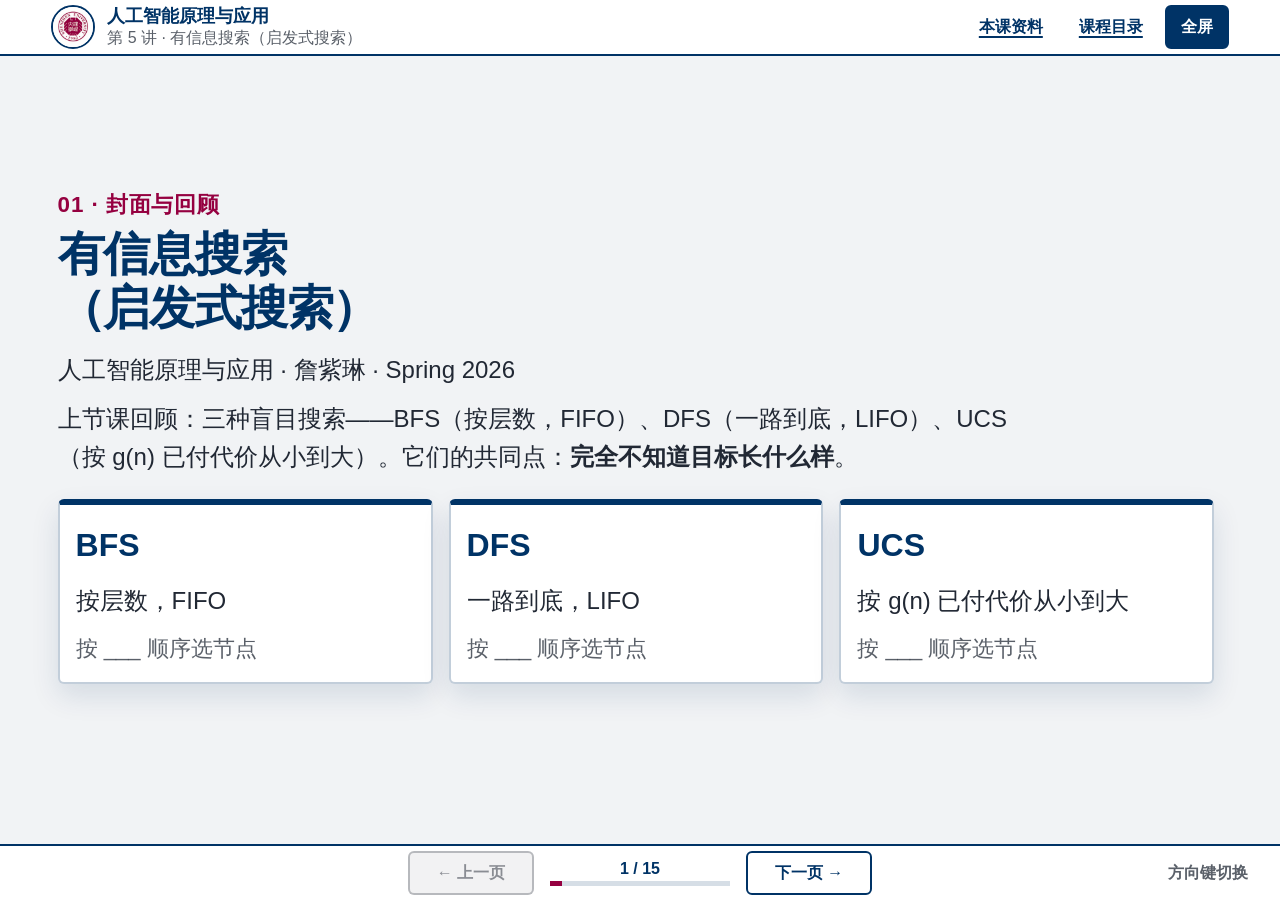
==== lesson-5-live.html @ e93d871b "Publish lesson 5 heuristic search live page" ====
<!doctype html>
<html lang="zh-CN"><head><meta charset="utf-8"><meta name="viewport" content="width=device-width,initial-scale=1"><meta name="theme-color" content="#003366"><title>第 5 讲 · 有信息搜索（启发式搜索）</title><link rel="icon" href="favicon.svg"><link rel="stylesheet" href="course-live-base.css?v=20261018-ui5"><link rel="stylesheet" href="lesson-5-live.css?v=20261018-ui5"><script src="course-live.js?v=20261018-ui5" defer></script><script src="lesson-5-live.js?v=20261018-ui5" defer></script></head>
<body class="course-shell" data-ui-standard="1.3"><a class="skip" href="#deck">跳到课堂内容</a><header class="topbar"><a class="brand" href="index.html"><span class="brand-mark"><img src="assets/szu-emblem.png" alt="深圳大学校徽"></span><span><b>人工智能原理与应用</b><small>第 5 讲 · 有信息搜索（启发式搜索）</small></span></a><nav><a href="lesson.html?n=6">本课资料</a><a href="index.html#schedule">课程目录</a><button id="fullscreen" type="button">全屏</button></nav></header>
<main id="deck" class="deck" data-lesson-title="第 5 讲" aria-label="第 5 讲课堂放映页">
<section class="slide" id="p1" data-slide="1" data-source-lines="§1 · 25–36"><div class="copy wide"><p class="eyebrow">01 · 封面与回顾</p><h1>有信息搜索<br>（启发式搜索）</h1><p class="lead">人工智能原理与应用 · 詹紫琳 · Spring 2026</p><p class="lead">上节课回顾：三种盲目搜索——BFS（按层数，FIFO）、DFS（一路到底，LIFO）、UCS（按 g(n) 已付代价从小到大）。它们的共同点：<b>完全不知道目标长什么样</b>。</p><div class="review-cards"><article><b>BFS</b><p>按层数，FIFO</p><small>按 ___ 顺序选节点</small></article><article><b>DFS</b><p>一路到底，LIFO</p><small>按 ___ 顺序选节点</small></article><article><b>UCS</b><p>按 g(n) 已付代价从小到大</p><small>按 ___ 顺序选节点</small></article></div></div></section>
<section class="slide" id="p2" data-slide="2" data-source-lines="§2 · 38–51"><div class="copy"><p class="eyebrow">02 · 启发式函数</p><h2>什么是启发式函数 h(n)</h2><ul><li>启发式函数 h(n) 是一个<b>猜测值</b>：从节点 n 出发，估计还要多大代价才能到目标。</li><li>如果 h(n₁) &lt; h(n₂)，我们猜测从 n₁ 到目标更近。</li><li>到了目标本身：h(n_goal) = 0。</li><li>典型例子：地图导航里的<b>直线距离</b>。</li></ul></div><aside class="interaction-panel"><div class="mini-map"><span class="map-label start">你</span><span class="map-label goal">后海</span><svg viewBox="0 0 640 300" role="img" aria-label="直线距离与弯曲路线"><path class="road" d="M62 232 C120 228 106 118 190 126 S263 211 324 154 S423 95 563 58"/><path class="direct" d="M62 232 L563 58"/><circle cx="62" cy="232" r="12"/><circle cx="563" cy="58" r="12"/></svg></div><div class="distance-legend"><span>直线距离</span><span>实际地铁线路</span></div><p>你在深圳北站，猜离后海还有多远</p></aside></section>
<section class="slide" id="p3" data-slide="3" data-source-lines="§3 · 53–66"><div class="copy"><p class="eyebrow">03 · 应用</p><h2>启发式搜索天天用</h2><ul><li>地图导航：Google Maps、高德、Uber 路径规划</li><li>机器人 / 无人机路径规划</li><li>游戏 NPC 自动走到目标点</li><li>机器翻译在候选句子里挑最像人话的一句</li></ul><div class="application-icons" aria-label="四种应用场景"><span role="img" aria-label="地图导航">🗺️</span><span role="img" aria-label="机器人或无人机">🤖</span><span role="img" aria-label="游戏">🎮</span><span role="img" aria-label="机器翻译">🌐</span></div></div><aside class="interaction-panel"><figure class="nav-shot"><div class="nav-map"><svg viewBox="0 0 760 420" role="img" aria-label="步行导航路线示意图，并非高德实际截图"><path class="street" d="M0 84H760M0 188H760M0 308H760M125 0V420M310 0V420M510 0V420M675 0V420"/><path class="minor-road" d="M0 138H760M0 254H760M210 0V420M410 0V420M590 0V420"/><path class="nav-route" d="M94 350 L188 350 L188 229 L355 229 L355 125 L572 125 L572 57 L686 57"/><circle class="nav-start" cx="94" cy="350" r="12"/><circle class="nav-end" cx="686" cy="57" r="16"/></svg><span class="nav-brand">路线示意图</span></div></figure></aside></section>
<section class="slide" id="p4" data-slide="4" data-source-lines="§4 · 68–90"><div class="copy"><p class="eyebrow">04 · 贪心最好优先搜索</p><h2>贪心最好优先搜索 GBFS</h2><ul><li>贪心搜索（Greedy Best-First Search, GBFS）：每次从边缘选 <b>h(n) 最小</b>的节点扩展——哪条路看起来离目标近，就先走哪条。</li><li>例子：从 Arad 到 Bucharest，h ＝到 Bucharest 的直线距离。</li></ul></div><aside class="interaction-panel map-demo"><div class="map-layout"><svg id="gbfs-map" class="romania-map" viewBox="0 0 760 470" role="img" aria-label="罗马尼亚地图上的贪心搜索过程"></svg><section class="scoreboard"><h3>边缘记分牌</h3><div id="gbfs-score-list" class="score-list" aria-live="polite"></div><p id="gbfs-path" class="solution-path" hidden></p></section></div><button id="gbfs-next" class="primary-action" type="button">下一步</button></aside></section>
<section class="slide" id="p5" data-slide="5" data-source-lines="§5 · 92–116"><div class="copy"><p class="eyebrow">05 · 贪心搜索的属性</p><h2>贪心搜索的属性</h2><ul><li>贪心只看 h：每次选 h(n) 最小的扩展。</li><li><b>不完备</b>：可能走进死胡同、可能绕圈。</li><li><b>不最优</b>：找到的路径不一定代价最小（例：450 vs 最优 418）。</li><li>优点：快，方向感好，不浪费时间探反方向。</li></ul><blockquote><b>知识卡片 · 贪心搜索的性格</b><br><b>贪心搜索就像只盯着终点走路的人</b>：眼睛一直看目标方向，哪条路朝目标偏就走哪条。它快，但两个毛病——<br><b>① 可能绕远</b>：朝目标方向那条路如果要绕大山，它不回头；<br><b>② 可能走死</b>：死胡同正好对着目标方向，它一头撞进去。<br><b>结论：贪心不完备、不最优，适合'先快出一个差不多的答案'。</blockquote></div><aside class="interaction-panel"><figure class="nav-shot compact"><div class="nav-map"><svg viewBox="0 0 700 360" role="img" aria-label="深圳宝安步行导航路线对照示意，并非实际截图"><path class="street" d="M0 70H700M0 160H700M0 270H700M90 0V360M245 0V360M420 0V360M590 0V360"/><path class="nav-route" d="M52 306 L170 306 L170 190 L320 190 L320 95 L620 95"/><path class="route-alt" d="M52 306 L120 306 L120 235 L270 235 L270 155 L510 155 L510 95 L620 95"/></svg><span class="nav-brand">路线示意图</span></div></figure><div class="route-options"><p>推荐方案 59 分钟 / 4.2 公里</p><p>方案二 47 分钟 / 3.3 公里</p><p>只朝直线距离走，不一定最快</p></div><table><thead><tr><th></th><th>完备性</th><th>最优性</th><th>速度</th></tr></thead><tbody><tr><th>GBFS</th><td>不完备</td><td>不最优</td><td>快</td></tr><tr><th>UCS</th><td>完备</td><td>最优</td><td>方向感差</td></tr></tbody></table></aside></section>
<section class="slide" id="p6" data-slide="6" data-source-lines="§6 · 118–131"><div class="copy wide"><p class="eyebrow">06 · A* 算法</p><h2>A* 算法：把两个代价加起来</h2><div class="formula-intro"><p>一致代价搜索：按<b>向后代价 g(n)</b>（已走多远）排序。</p><p>贪心搜索：按<b>前向代价 h(n)</b>（猜还有多远）排序。</p><p><b>A* 把两者相加：f(n) = g(n) + h(n)</b>——既看已走多远，又猜还有多远。</p><p>A* 每次选 <b>f(n) 最小</b>的节点扩展。</p></div><div class="formula-compare" aria-label="g(n) 加 h(n) 等于 f(n)"><article><h3>一致代价搜索</h3><p>按<b>向后代价 g(n)</b></p><small>已走多远</small></article><b class="plus">＋</b><article><h3>贪心搜索</h3><p>按<b>前向代价 h(n)</b></p><small>猜还有多远</small></article><b class="equals">＝</b><article class="formula-result"><h3>A*</h3><p><b>f(n) = g(n) + h(n)</b></p><small>既看已走多远，又猜还有多远</small></article></div></div></section>
<section class="slide" id="p7" data-slide="7" data-source-lines="§7 · 133–154"><div class="copy wide"><p class="eyebrow">07 · A* 走一遍</p><h2>A* 走一遍（罗马尼亚地图）</h2><ol class="a-star-steps" id="astar-steps"><li>第 1 步 · 展开 Arad：Sibiu f=140+253=<b>393</b> ｜ Timisoara f=118+329=447 ｜ Zerind f=75+374=449 → 选 Sibiu（393）</li><li>第 2 步 · 展开 Sibiu：Rimnicu f=220+193=<b>413</b> ｜ Fagaras f=239+176=415 ｜ Oradea f=291+380=671 → 选 Rimnicu（413）</li><li>第 3 步 · 展开 Rimnicu：Pitesti f=317+100=<b>417</b> ｜ Craiova f=366+160=526</li><li>第 4 步 · 展开 Fagaras（f=415 次小）：Bucharest f=450+0=450 —— <b class="danger-text">但边缘里还有 Pitesti f=417，继续！</b></li><li>第 5 步 · 展开 Pitesti（f=417）：Bucharest f=418+0=<b>418</b>，目标出队，结束</li></ol><p class="lead"><b>最优路径：</b>Arad → Sibiu → Rimnicu Vilcea → Pitesti → Bucharest，代价 140+80+97+101=<b>418</b></p></div><aside class="interaction-panel map-demo"><div class="map-layout"><svg id="astar-map" class="romania-map" viewBox="0 0 760 470" role="img" aria-label="罗马尼亚地图上的 A* 搜索过程"></svg><section class="scoreboard"><h3>边缘记分牌</h3><div id="astar-score-list" class="score-list" aria-live="polite"></div><p id="astar-path" class="solution-path" hidden></p></section></div><div class="map-actions"><button id="astar-next" class="primary-action" type="button">下一步</button><button id="compare-greedy" type="button">比一比</button></div><output id="astar-compare" class="compare-output" aria-live="polite"></output></aside></section>
<section class="slide" id="p8" data-slide="8" data-source-lines="§8 · 156–177"><div class="copy"><p class="eyebrow">08 · A* 伪代码</p><h2>A* 伪代码（填空小游戏）</h2><ol><li>将起点加入边缘，f=g+h，g=0</li><li>重复直到边缘为空：<br>a. 取出 f(n) 最小的节点 n<br>b. 若 n 是目标 → 返回路径<br>c. 否则对每个后继算 f=g+h，放回边缘</li><li>边缘为空还没到目标 → 无解</li></ol><pre class="pseudo-code"><code>每次从边缘拿出 f(n) 最 ___ 的节点（大 / 小）<br>是目标就 ___ 这条路（返回 / 继续扩展）<br>不是目标就算后继的 f=g+h，放进 ___（边缘 / 回收站）</code></pre></div><aside class="interaction-panel code-quiz"><div class="code-line"><span>每次从边缘拿出 f(n) 最</span><button type="button" data-question="1" data-answer="big">大</button><button type="button" data-question="1" data-answer="small">小</button><span>的节点</span><b></b></div><div class="code-line"><span>是目标就</span><button type="button" data-question="2" data-answer="return">返回</button><button type="button" data-question="2" data-answer="continue">继续扩展</button><span>这条路</span><b></b></div><div class="code-line"><span>不是目标就算后继的 f=g+h，放进</span><button type="button" data-question="3" data-answer="frontier">边缘</button><button type="button" data-question="3" data-answer="bin">回收站</button><b></b></div></aside></section>
<section class="slide" id="p9" data-slide="9" data-source-lines="§9 · 179–196"><div class="copy"><p class="eyebrow">09 · 路径松弛</p><h2>同一节点走两次：路径松弛</h2><ul><li>同一状态 C 可能从两条岔路到达。</li><li><b>路径松弛</b>：发现更便宜的路径到达同一状态时，按更低代价更新边缘里的记录。</li><li>例：经 B 到 C，g(C)=8、h(C)=2，f(C)=10；后来经 A 到 C，g(C)=7.5、h(C) 仍为 2，f(C)=9.5——更新为 9.5。</li></ul></div><aside class="interaction-panel relax-demo"><svg id="relax-graph" viewBox="0 0 700 340" role="img" aria-label="Start 通过 A 或 B 到同一状态 C；g 改变，h(C) 保持不变"></svg><div class="interaction-actions"><button id="relax-b" type="button">经 B 到 C：8+2=10</button><button id="relax-a" type="button">经 A 到 C：7.5+2=9.5 ✅</button></div><output id="relax-status" role="status" aria-live="polite"></output></aside></section>
<section class="slide" id="p10" data-slide="10" data-source-lines="§10 · 198–211"><div class="copy"><p class="eyebrow">10 · A* 的最优性</p><h2>A* 凭什么最优：h 不能高估</h2><ul><li>A* 最优的秘密：h 是<b>可采纳的（admissible）</b>——h(n) 永远 ≤ 从 n 到目标的真实代价，<b>永不高估</b>。</li><li>直觉：h 不高估时，A* 优先扩展 f 小的节点；树搜索中，第一个弹出的目标节点是最优解。</li><li>图搜索还需处理重复状态：使用<b>一致的 h</b>，或者发现更低代价路径时正确更新并重新打开节点。</li><li>反例：h 张口估 6，真实只要 2——A* 被虚高报价吓跑，走错路。</li><li>若路径代价按实际行驶距离计算，直线距离不大于实际路程，可以作为可采纳的估计；若代价是时间或费用，则要另行验证。</li></ul><p class="source-note">依据：<a href="https://aima.eecs.berkeley.edu/4th-ed/pdfs/newchap04.pdf" target="_blank" rel="noopener">AIMA 第 4 章，A* 树搜索与图搜索的条件</a></p></div><aside class="interaction-panel admissible-demo"><svg viewBox="0 0 720 360" role="img" aria-label="启发式估计与真实代价示意"><path class="graph-road" d="M80 274 C182 268 128 116 282 119 S388 253 476 198 S550 101 640 73"/><path class="heuristic-line" d="M80 274 L640 73"/><circle class="diagram-point" cx="80" cy="274" r="15"/><circle class="diagram-point" cx="282" cy="119" r="15"/><circle class="diagram-goal" cx="640" cy="73" r="17"/><circle class="diagram-alt" cx="488" cy="292" r="16"/><path class="graph-road alt-road" d="M80 274 Q285 350 488 292"/><text x="58" y="318">Start</text><text x="270" y="95">n</text><text x="617" y="48">G</text><text x="460" y="327">G₂</text><text x="350" y="70">h(n) ≤ 真实剩余代价</text></svg><div class="principle-list"><p><b>h 不高估</b>：树搜索满足最优性的关键条件</p><p><b>图搜索</b>：还要检查一致性或正确处理重新打开节点</p><p><b>直线距离</b>：不高估实际行驶距离</p></div></aside></section>
<section class="slide" id="p11" data-slide="11" data-source-lines="§11 · 213–226"><div class="copy"><p class="eyebrow">11 · A* 的性质</p><h2>A* 的性质</h2><ul><li><b>完备</b>：在本课有限、正代价的地图中，存在解就能找到。</li><li><b>最优</b>：树搜索要求 h 可采纳；图搜索还要求 h 一致，或正确更新并重新打开更便宜的重复状态。</li><li><b>缺点</b>：所有待扩展节点都存内存，地图一大内存吃不消（工程上有 IDA*、MA* 等变体）。</li><li><b>退化关系</b>：h=0 时，f=g，A* 退化为一致代价搜索 UCS；这不表示 A* 在所有问题上都比 UCS 更快。</li></ul></div><aside class="interaction-panel property-icons"><article><span class="property-icon good">✓</span><h3>完备</h3><p>本课有限、正代价的地图中，存在解就能找到。</p></article><article><span class="property-icon good">✓</span><h3>最优</h3><p>树搜索：h 可采纳；图搜索：h 一致或正确重新打开节点。</p></article><article><span class="property-icon warn">!</span><h3>内存大</h3><p>所有待扩展节点都存内存。</p></article></aside></section>
<section class="slide" id="p12" data-slide="12" data-source-lines="§12 · 228–244"><div class="copy"><p class="eyebrow">12 · f-等高线</p><h2>f-等高线</h2><ul><li>在本例使用的一致直线距离启发函数下，A* 按 f 值递增的顺序扩展节点。</li><li>把 f 不超过同一阈值的节点圈起来作示意：f≤380、f≤400、f≤420。最优路径到 Bucharest 的 f=418，落在第三圈内。</li></ul></div><aside class="interaction-panel contour-demo"><svg id="contour-map" viewBox="0 0 720 400" role="img" aria-label="按真实节点 f 值逐步显示 f≤380、400、420 的示意范围"></svg><div class="interaction-actions"><button id="contour-next" class="primary-action" type="button">下一步</button></div><output id="contour-status" role="status" aria-live="polite"></output></aside></section>
<section class="slide" id="p13" data-slide="13" data-source-lines="§13 · 246–267"><div class="copy wide"><p class="eyebrow">13 · 总结</p><h2>总结</h2><div class="summary-algorithms"><article><h3>贪心 GBFS</h3><p>扩展最小 h —— 不完备、不最优。</p></article><article><h3>A*</h3><p>扩展最小 g+h —— 在相应条件下完备、最优。</p></article></div><ul><li>启发函数 h：估计到目标的代价。</li><li>好的 h 可能显著减少计算量；也可以用学习方法为搜索提供引导信息。</li><li>思考：两种启发式算法分别是什么？各自的完备性和最优性？</li></ul><aside class="frontier-card"><h3>知识卡片 · 前沿：学习方法怎样帮助搜索</h3><p><b>本课的 h(n) 是到目标的代价估计；下面三个研究都把学习与搜索结合，但并不使用同一种 h。</b></p><p><b>AlphaZero（DeepMind）</b>：价值网络估计棋局结果，配合蒙特卡洛树搜索评估下法。价值估计与本课的“评估候选节点”有相通之处，但它不是 A* 所需的剩余路径代价 h(n)。</p><p><b>Neural A*（2021）</b>：用可训练的编码器生成引导图，再与可微的 A* 搜索结合，用于路径规划。论文报告了搜索质量与效率的权衡结果；没有统一的“比人工 h 快几十倍”结论。</p><p><b>Tree of Thoughts（2023）</b>：让大模型生成、评价并搜索多条中间思路。它与本课相通的是显式保留和比较候选路径；评价分数不等同于 A* 的可采纳 h(n)。</p><p class="source-note">原始资料：<a href="https://deepmind.google/blog/alphazero-shedding-new-light-on-chess-shogi-and-go/" target="_blank" rel="noopener">AlphaZero</a> · <a href="https://proceedings.mlr.press/v139/yonetani21a.html" target="_blank" rel="noopener">Neural A*</a> · <a href="https://arxiv.org/abs/2305.10601" target="_blank" rel="noopener">Tree of Thoughts</a></p></aside></div></section>
<section class="slide" id="p14" data-slide="14" data-source-lines="§14 · 269–280"><div class="copy wide"><p class="eyebrow">14 · 小结与复习</p><h2>小结与复习（学生复习直接看这一页）</h2><ol class="review-summary"><li><b>启发函数 h(n)</b>：从 n 到目标的估计代价，是猜测；h(目标)=0。</li><li><b>贪心 GBFS</b>：每次扩展 h 最小的节点。快，但不完备、不最优（罗马尼亚例：找到 450，非最优 418）。</li><li><b>A*</b>：f(n)=g(n)+h(n)，每次扩展 f 最小。g 管已走代价，h 管剩余估计。</li><li><b>可采纳性</b>：h(n) ≤ 真实剩余代价，不高估。树搜索以此保证最优；图搜索还需 h 一致，或正确更新并重新打开节点。</li><li><b>路径松弛</b>：同一状态发现更便宜路径时，更新边缘里的 g/f。</li><li><b>f-等高线</b>：A* 优先扩展 f 小的节点；等高线示意的是递增的 f 阈值，不是实际地图上的同心圆。</li><li><b>退化关系</b>：h=0 时 A* 退化为 UCS。</li><li><b>前沿</b>：AlphaZero、Neural A*、Tree of Thoughts 都结合了学习与搜索，但并非都学习同一种 h(n)。</li></ol></div></section>
<section class="slide" id="p15" data-slide="15" data-source-lines="§15 · 282–304"><div class="copy"><p class="eyebrow">15 · 课堂自测</p><h2>课堂自测（教材习题改编）</h2></div><aside class="interaction-panel quiz-panel"><div class="quiz-progress"><span id="quiz-count">第 1 / 8 题</span><b id="quiz-score">已答对 0 题</b></div><article class="quiz-card" id="quiz-card"></article><div class="interaction-actions"><button id="quiz-prev" type="button">上一题</button><button id="quiz-next" class="primary-action" type="button">下一题</button></div><output id="quiz-total" class="quiz-total" role="status" aria-live="polite">当前答对 0 / 8 题</output></aside></section>
</main>
<footer class="course-pager" aria-label="课程翻页">
  <button id="prev" class="course-pager__previous" type="button">← 上一页</button>
  <div class="course-pager__position"><span id="page-number" aria-live="polite">1 / 15</span><i class="course-pager__track" aria-hidden="true"><b id="progress"></b></i></div>
  <button id="next" class="course-pager__next" type="button">下一页 →</button>
  <small class="course-pager__hint">方向键切换</small>
</footer>
</body></html>
---- course-live-base.css ----
/*
 * 《人工智能原理与应用》课程放映页共用基础样式 v1.0
 * 来源：lesson-3-live.css 的稳定公共规则 + course-site-builder 视觉 Token。
 * 本文件不得加入某一讲专属的地图、棋盘、算法图或页面编号选择器。
 */

@font-face {
  font-family: "Course Text";
  src: local("Times New Roman");
  unicode-range: U+0000-024F, U+1E00-1EFF, U+2000-206F, U+2070-209F, U+2100-214F, U+2190-22FF;
}

@font-face {
  font-family: "Course Text";
  src: local("Microsoft YaHei"), local("Microsoft YaHei UI");
}

@font-face {
  font-family: "Course Quote";
  src: local("Times New Roman");
  unicode-range: U+0000-024F, U+1E00-1EFF, U+2000-206F, U+2070-209F, U+2100-214F, U+2190-22FF;
}

@font-face {
  font-family: "Course Quote";
  src: local("KaiTi"), local("STKaiti");
}

:root {
  --primary: #003366;
  --secondary: #950040;
  --danger: #FF0000;
  --success: #00AD00;
  --text: #212834;
  --surface: #F1F3F5;
  --white: #FFFFFF;
  --soft: rgba(0, 51, 102, .07);
  --good: rgba(0, 173, 0, .08);
  --bad: rgba(255, 0, 0, .06);
  --muted: rgba(33, 40, 52, .74);
  --line: rgba(0, 51, 102, .24);
  --shadow: 0 12px 28px rgba(0, 51, 102, .12);

  --topbar-h: 56px;
  --controls-h: 56px;
  --radius: 6px;
  --space-1: 8px;
  --space-2: 16px;
  --space-3: 24px;
  --body-size: clamp(24px, 1.7vw, 32px);
  --small-size: clamp(20px, 1.28vw, 24px);
  --section-size: clamp(38px, 2.75vw, 52px);
  --title-size: clamp(46px, 3.7vw, 68px);
}

*,
*::before,
*::after {
  box-sizing: border-box;
}

html {
  background: var(--surface);
  color: var(--text);
  scroll-behavior: smooth;
}

body {
  min-width: 320px;
  margin: 0;
  background: var(--surface);
  color: var(--text);
  font-family: "Course Text", "Microsoft YaHei", "PingFang SC", sans-serif;
  font-size: var(--body-size);
  line-height: 1.55;
  text-rendering: optimizeLegibility;
}

a {
  color: var(--primary);
  text-decoration-thickness: 2px;
  text-underline-offset: 4px;
}

a:hover {
  color: var(--secondary);
}

button,
input,
textarea,
select {
  min-height: 44px;
  color: inherit;
  font: inherit;
}

button,
[role="button"] {
  touch-action: manipulation;
}

button {
  border: 2px solid var(--primary);
  border-radius: var(--radius);
  background: var(--white);
  color: var(--primary);
  cursor: pointer;
  font-weight: 700;
  transition: background-color .16s ease, color .16s ease, border-color .16s ease, transform .16s ease;
}

button:not(:disabled):hover {
  background: var(--primary);
  color: var(--white);
}

button:not(:disabled):active {
  transform: translateY(1px);
}

button.primary-action {
  background: var(--primary);
  color: var(--white);
}

button.selected,
[role="button"].selected {
  border-color: var(--secondary);
  background: rgba(149, 0, 64, .08);
  color: var(--text);
  box-shadow: 0 0 0 3px rgba(149, 0, 64, .16);
}

button.correct,
output.correct,
.correct[role="status"] {
  border-color: var(--success) !important;
  border-left: 6px solid var(--success) !important;
  background: var(--good) !important;
  color: var(--text) !important;
}

button.wrong,
output.wrong,
.wrong[role="status"] {
  border-color: var(--danger) !important;
  border-left: 6px solid var(--danger) !important;
  background: var(--bad) !important;
  color: var(--text) !important;
}

button:disabled {
  border-color: rgba(33, 40, 52, .28) !important;
  background: rgba(33, 40, 52, .06) !important;
  color: rgba(33, 40, 52, .5) !important;
  cursor: not-allowed !important;
  opacity: 1;
}

:focus-visible {
  outline: 4px solid var(--danger);
  outline-offset: 3px;
}

[hidden] {
  display: none !important;
}

code,
kbd,
samp,
var,
.math,
svg text {
  font-family: "Times New Roman", "Microsoft YaHei", "PingFang SC", serif;
}

blockquote,
.definition-quote,
.plain-definition,
.source-note {
  font-family: "Course Quote", KaiTi, STKaiti, "Times New Roman", "Microsoft YaHei", serif;
}

::selection {
  background: var(--secondary);
  color: var(--white);
}

.skip {
  position: fixed;
  z-index: 100;
  top: 8px;
  left: -10000px;
  min-height: 44px;
  padding: 8px 16px;
  border: 2px solid var(--primary);
  background: var(--white);
  color: var(--primary);
}

.skip:focus {
  left: 12px;
}

.topbar {
  position: fixed;
  z-index: 40;
  inset: 0 0 auto;
  display: flex;
  align-items: center;
  height: var(--topbar-h);
  padding: 0 clamp(24px, 4vw, 64px);
  border-bottom: 2px solid var(--primary);
  background: rgba(255, 255, 255, .96);
}

.brand {
  display: flex;
  align-items: center;
  min-height: 44px;
  gap: 12px;
  color: var(--text);
  text-decoration: none;
}

.brand-mark {
  display: grid;
  flex: 0 0 44px;
  place-items: center;
  width: 44px;
  height: 44px;
  overflow: hidden;
  border: 2px solid var(--primary);
  border-radius: 50%;
  background: var(--white);
}

.brand-mark img {
  display: block;
  width: 100%;
  height: 100%;
  object-fit: cover;
}

.brand b,
.brand small {
  display: block;
}

.brand b {
  color: var(--primary);
  font-size: 18px;
  line-height: 1.1;
}

.brand small {
  margin-top: 2px;
  color: var(--muted);
  font-size: 16px;
  line-height: 1.15;
}

.topbar nav {
  display: flex;
  align-items: center;
  gap: 8px;
  margin-left: auto;
}

.topbar nav a,
.topbar nav button {
  display: inline-flex;
  align-items: center;
  justify-content: center;
  min-height: 44px;
  padding: 8px 14px;
  font-size: 16px;
}

.topbar nav a {
  color: var(--primary);
  font-weight: 700;
}

.topbar nav button {
  background: var(--primary);
  color: var(--white);
}

.deck {
  height: 100dvh;
  overflow-y: auto;
  padding-top: var(--topbar-h);
  scroll-padding-top: var(--topbar-h);
  scroll-snap-type: y mandatory;
  scrollbar-color: var(--primary) var(--surface);
  scrollbar-width: thin;
}

.slide {
  position: relative;
  display: grid;
  grid-template-columns: minmax(0, 1.08fr) minmax(360px, .92fr);
  align-items: center;
  gap: clamp(24px, 3.5vw, 56px);
  height: calc(100dvh - var(--topbar-h));
  min-height: 600px;
  padding: 24px clamp(32px, 4.5vw, 72px) calc(var(--controls-h) + 20px);
  overflow: hidden;
  scroll-margin-top: var(--topbar-h);
  scroll-snap-align: start;
  scroll-snap-stop: always;
}

.slide + .slide::before {
  content: "";
  position: absolute;
  top: 0;
  right: clamp(32px, 4.5vw, 72px);
  left: clamp(32px, 4.5vw, 72px);
  height: 2px;
  background: rgba(0, 51, 102, .18);
}

.slide > .copy,
.slide > aside {
  min-width: 0;
  min-height: 0;
  max-height: calc(100dvh - 168px);
  overflow: auto;
  overscroll-behavior: contain;
  padding-right: 8px;
  scrollbar-color: var(--primary) rgba(0, 51, 102, .08);
  scrollbar-width: thin;
}

.copy.wide {
  grid-column: 1 / -1;
  width: 100%;
  max-width: 1180px;
  margin-inline: auto;
}

.eyebrow {
  margin: 0 0 8px;
  color: var(--secondary);
  font-size: clamp(22px, 1.75vw, 28px);
  font-weight: 900;
  letter-spacing: .04em;
  line-height: 1.2;
}

.copy h1,
.copy h2 {
  max-width: 1050px;
  margin: 0 0 16px;
  color: var(--primary);
  font-size: var(--title-size);
  line-height: 1.14;
  letter-spacing: -.025em;
}

.copy h2 {
  font-size: var(--section-size);
}

h3 {
  color: var(--primary);
  font-size: clamp(22px, 1.8vw, 32px);
  line-height: 1.3;
}

p,
li {
  text-wrap: pretty;
}

.lead {
  max-width: 980px;
  margin: 0 0 12px;
  color: var(--text);
  font-size: var(--body-size);
  line-height: 1.65;
}

.note,
.status-line {
  margin: 12px 0 0;
  color: var(--muted);
  font-size: var(--small-size);
  line-height: 1.55;
}

.plain-definition,
.definition-quote,
.source-note,
.callout {
  margin: 12px 0 0;
  padding: 12px 16px;
  border: 0;
  border-left: 6px solid var(--secondary);
  background: var(--white);
  color: var(--text);
  font-size: var(--small-size);
  line-height: 1.6;
}

.callout.info {
  border-left-color: var(--primary);
}

.callout.success {
  border-left-color: var(--success);
  background: var(--good);
}

.callout.danger {
  border-left-color: var(--danger);
  background: var(--bad);
}

.teaching-panel,
.graphic-panel,
.example-panel,
.interaction-panel,
.quiz-panel,
.lab-panel,
.self-test {
  padding: 16px;
  border: 2px solid var(--line);
  border-top: 6px solid var(--primary);
  border-radius: var(--radius);
  background: var(--white);
  box-shadow: var(--shadow);
}

.slide table {
  width: 100%;
  margin: 12px 0;
  border-collapse: collapse;
  background: var(--white);
}

.slide th,
.slide td {
  padding: 12px 14px;
  border: 2px solid var(--line);
  vertical-align: top;
  text-align: left;
}

.slide th {
  color: var(--primary);
  background: var(--soft);
}

.slide pre {
  overflow: auto;
  padding: 20px;
  border-radius: var(--radius);
  background: var(--primary);
  color: var(--white);
  font-size: 17px;
  line-height: 1.5;
}

.slide output[role="status"] {
  display: block;
  min-height: 56px;
  margin-top: 14px;
  padding: 12px 16px;
  border-left: 5px solid var(--secondary);
  background: var(--surface);
  color: var(--text);
  font-size: var(--small-size);
  line-height: 1.55;
}

.reveal,
.primary-action {
  min-height: 44px;
  padding: 8px 16px;
  border-color: var(--primary);
  background: var(--primary);
  color: var(--white);
}

.reveal-panel {
  max-width: 980px;
  padding: 16px 18px;
  border-left: 6px solid var(--secondary);
  background: var(--white);
  color: var(--text);
  font-size: var(--small-size);
  line-height: 1.6;
}

.controls {
  position: fixed;
  z-index: 50;
  right: 0;
  bottom: 0;
  left: 0;
  display: flex;
  flex-flow: row nowrap;
  align-items: center;
  justify-content: center;
  min-height: var(--controls-h);
  gap: 16px;
  padding: 8px 24px;
  border-top: 2px solid var(--primary);
  background: rgba(255, 255, 255, .97);
}

.controls button {
  flex: 0 0 auto;
  min-width: 126px;
  min-height: 44px;
  padding: 7px 16px;
  font-size: 16px;
}

.controls > div {
  flex: 0 1 auto;
  min-width: 0;
  width: 180px;
  text-align: center;
}

.controls span {
  display: block;
  margin-bottom: 4px;
  font-size: 16px;
  font-weight: 700;
  line-height: 1;
}

.controls i {
  display: block;
  height: 5px;
  overflow: hidden;
  background: rgba(0, 51, 102, .16);
}

.controls i b {
  display: block;
  width: 0;
  height: 100%;
  background: var(--secondary);
  transition: width .2s ease;
}

.controls small {
  position: absolute;
  right: 32px;
  color: var(--muted);
  font-size: 16px;
}

@media (min-width: 1280px) {
  .slide p,
  .slide li,
  .slide label,
  .slide legend,
  .slide td,
  .slide th,
  .slide output[role="status"],
  .slide figcaption {
    font-size: max(22px, var(--small-size));
    line-height: 1.5;
  }

  .slide pre {
    font-size: max(22px, var(--small-size));
    line-height: 1.5;
  }

  .slide button,
  .slide input,
  .slide textarea,
  .slide select {
    font-size: max(20px, var(--small-size));
  }

  .slide svg text {
    font-size: max(16px, 1em);
  }
}

@media (min-width: 1051px) and (max-height: 800px) {
  :root {
    --body-size: 24px;
    --small-size: 22px;
    --section-size: 42px;
    --title-size: 54px;
  }

  .slide {
    gap: 20px;
    padding: 12px 32px calc(var(--controls-h) + 10px);
  }

  .slide > .copy,
  .slide > aside {
    max-height: calc(100dvh - 140px);
  }

  .eyebrow {
    margin-bottom: 5px;
    font-size: 26px;
  }

  .copy h1,
  .copy h2 {
    margin-bottom: 9px;
  }
}

@media (max-width: 1050px) {
  .deck {
    scroll-snap-type: y proximity;
  }

  .slide {
    grid-template-columns: 1fr;
    align-items: start;
    height: auto;
    min-height: calc(100dvh - var(--topbar-h));
    overflow: visible;
    padding-bottom: calc(var(--controls-h) + 28px);
  }

  .slide > .copy,
  .slide > aside {
    max-height: none;
    overflow: visible;
  }

  .copy.wide {
    grid-column: auto;
  }

  .slide > aside,
  .teaching-panel,
  .graphic-panel,
  .example-panel,
  .interaction-panel,
  .quiz-panel,
  .lab-panel,
  .self-test {
    width: 100%;
    max-width: 900px;
  }

  .controls small {
    display: none;
  }
}

@media (max-width: 700px) {
  :root {
    --topbar-h: 60px;
    --controls-h: 60px;
    --body-size: 18px;
    --small-size: 16px;
    --section-size: 32px;
    --title-size: 37.333px;
  }

  .topbar {
    padding: 0 12px;
  }

  .brand-mark {
    flex-basis: 40px;
    width: 40px;
    height: 40px;
  }

  .brand b {
    font-size: 16px;
  }

  .brand small,
  .topbar nav a {
    display: none;
  }

  .topbar nav button {
    padding-inline: 10px;
  }

  .slide {
    gap: 18px;
    padding: 20px 16px calc(var(--controls-h) + 24px);
  }

  .slide + .slide::before {
    right: 16px;
    left: 16px;
  }

  .eyebrow {
    font-size: 22px;
  }

  .controls {
    gap: 8px;
    padding: 6px 8px;
  }

  .controls button {
    min-width: 96px;
    padding-inline: 8px;
  }

  .controls > div {
    width: 96px;
  }
}

@media (max-width: 430px) {
  .brand > span:last-child {
    display: none;
  }

  .controls button {
    min-width: 84px;
    font-size: 16px;
  }

  .controls > div {
    width: 76px;
  }
}

@media (prefers-reduced-motion: reduce) {
  html {
    scroll-behavior: auto;
  }

  *,
  *::before,
  *::after {
    scroll-behavior: auto !important;
    animation-duration: .01ms !important;
    animation-iteration-count: 1 !important;
    transition-duration: .01ms !important;
  }
}

/* Opt-in classroom frame. Older lectures retain their existing frame until migrated.
 * Reserve header/footer space once, in the viewport, not again inside every slide.
 * The namespaced pager has three explicit columns; it cannot wrap into a stack.
 */
body.course-shell {
  height: 100dvh;
  overflow: hidden;
}

.course-shell > .deck {
  position: fixed;
  inset: var(--topbar-h) 0 var(--controls-h);
  height: auto;
  padding: 0;
  scroll-padding: 0;
  overflow-x: hidden;
}

.course-shell .slide {
  height: auto;
  min-height: 100%;
  padding-block: 24px;
  overflow: visible;
  scroll-margin: 0;
}

.course-shell .slide > .copy,
.course-shell .slide > aside {
  max-height: none;
  overflow: visible;
}

.course-shell .slide:has(> .copy.wide:only-child) {
  grid-template-columns: minmax(0, 1fr);
}

.course-shell .slide .eyebrow {
  font-size: clamp(22px, 1.75vw, 28px);
  line-height: 1.2;
}

.course-pager {
  position: fixed;
  z-index: 50;
  inset: auto 0 0;
  display: grid;
  grid-template-columns: 126px 180px 126px;
  grid-template-rows: 44px;
  align-content: center;
  align-items: center;
  justify-content: center;
  column-gap: 16px;
  height: var(--controls-h);
  padding: 0 24px;
  border-top: 2px solid var(--primary);
  background: var(--white);
}

.course-pager > button {
  width: 100%;
  height: 44px;
  min-height: 44px;
  padding: 7px 12px;
  font-size: 16px;
  line-height: 1.2;
  white-space: nowrap;
}

.course-pager__previous { grid-area: 1 / 1; }
.course-pager__position { grid-area: 1 / 2; min-width: 0; text-align: center; }
.course-pager__next { grid-area: 1 / 3; }

.course-pager__position > span {
  display: block;
  margin-bottom: 4px;
  color: var(--primary);
  font-size: 16px;
  font-weight: 700;
  line-height: 1;
}

.course-pager__track {
  display: block;
  height: 5px;
  overflow: hidden;
  background: rgba(0, 51, 102, .16);
}

.course-pager__track > b {
  display: block;
  width: 0;
  height: 100%;
  background: var(--secondary);
  transition: width .2s ease;
}

.course-pager__hint {
  position: absolute;
  right: 32px;
  color: var(--muted);
  font-size: 16px;
}

@media (min-width: 1051px) and (max-height: 800px) {
  .course-shell .slide { padding-block: 12px; }
  .course-shell .slide .eyebrow { font-size: 26px; }
}

@media (max-width: 1050px) {
  .course-pager__hint { display: none; }
}

@media (max-width: 700px) {
  .course-shell .slide { padding-block: 20px; }
  .course-pager {
    grid-template-columns: 96px minmax(44px, 96px) 96px;
    column-gap: 8px;
    padding-inline: 8px;
  }
  .course-pager > button { padding-inline: 4px; }
}

@media (prefers-reduced-motion: reduce) {
  .course-pager__track > b { transition: none; }
}

@media print {
  .topbar,
  .controls,
  .course-pager {
    display: none;
  }

  body.course-shell { height: auto; overflow: visible; }

  .deck,
  .course-shell > .deck {
    position: static;
    height: auto;
    overflow: visible;
    padding: 0;
  }

  .slide,
  .course-shell .slide {
    height: auto;
    min-height: 0;
    break-after: page;
    overflow: visible;
    padding: 24px;
  }

  .slide > .copy,
  .slide > aside {
    max-height: none;
    overflow: visible;
  }
}
---- lesson-5-live.css ----
/* Lesson 5 components. Frame, fonts and controls use course-live-base.css. */

/* Page sizing and overflow belong to the shared course-shell, not this lecture. */
.copy > :first-child { margin-top:0; }
.copy h3 { margin:24px 0 8px; }
.copy p:not(.eyebrow) { margin:12px 0; }
.copy ul,.copy ol { margin:16px 0; padding-left:1.35em; }
.copy li { margin:12px 0; }
.copy blockquote { margin:24px 0 0; padding:16px; border-left:6px solid var(--secondary); background:var(--white); line-height:1.55; }
.application-icons { display:grid; grid-template-columns:repeat(4,minmax(0,1fr)); gap:16px; margin-top:24px; }
.application-icons span { display:grid; min-height:88px; place-items:center; background:var(--white); border:2px solid var(--line); border-top:6px solid var(--primary); font-size:44px; }
.formula-intro { display:grid; grid-template-columns:repeat(2,minmax(0,1fr)); gap:8px 16px; }
.formula-intro p { margin:0!important; padding:8px 16px; border-left:6px solid var(--primary); background:var(--white); }
.formula-intro p:nth-child(3) { border-left-color:var(--secondary); }
.source-note { color:var(--muted); font-size:var(--small-size)!important; }
.source-note a { color:var(--primary); text-underline-offset:3px; }
.slide :is(.copy,.interaction-panel) :is(p:not(.eyebrow),li) { font-size:var(--body-size); line-height:1.55; }
.interaction-panel button { padding:8px 16px; }
.interaction-panel figure { margin:0; }
.interaction-panel figcaption { margin-top:8px; color:var(--muted); line-height:1.55; }

/* Review and formula cards share the third lecture's panel treatment. */
.review-cards,.summary-algorithms,.formula-compare { display:grid; grid-template-columns:repeat(3,minmax(0,1fr)); gap:16px; margin:24px 0; }
.review-cards article,.summary-algorithms article,.formula-compare article { padding:16px; border:2px solid var(--line); border-top:6px solid var(--primary); border-radius:var(--radius); background:var(--white); box-shadow:var(--shadow); }
.review-cards b { color:var(--primary); font-size:32px; }
.review-cards p,.review-cards small { display:block; margin:8px 0 0; }
.review-cards small,.formula-compare small { color:var(--muted); font-size:var(--small-size); line-height:1.55; }
.formula-compare { grid-template-columns:1fr auto 1fr auto 1.15fr; align-items:center; margin:40px 0; }
.formula-compare article { min-height:200px; }
.formula-compare small { display:block; }
.formula-compare .plus,.formula-compare .equals { color:var(--secondary); font-size:42px; }
.formula-result { border-top-color:var(--secondary)!important; }

/* Static route illustrations. */
.mini-map { position:relative; padding:24px 16px; background:var(--surface); border:2px solid var(--line); }
.mini-map svg,.nav-map svg { display:block; width:100%; height:auto; }
.mini-map path,.nav-map path { fill:none; stroke-linecap:round; stroke-linejoin:round; }
.mini-map .road { stroke:var(--primary); stroke-width:12; }
.mini-map .direct { stroke:var(--secondary); stroke-width:4; stroke-dasharray:10 8; }
.mini-map circle { fill:var(--primary); stroke:var(--white); stroke-width:4; }
.map-label { position:absolute; padding:4px 8px; background:var(--white); color:var(--primary); font-weight:800; }
.map-label.start { left:4%; bottom:5%; }.map-label.goal { right:2%; top:4%; }
.distance-legend { display:flex; flex-wrap:wrap; gap:16px; margin-top:16px; font-size:var(--small-size); line-height:1.55; }
.distance-legend span::before { content:''; display:inline-block; width:32px; margin:0 8px 4px 0; border-top:4px dashed var(--secondary); }
.distance-legend span+span::before { border-top:4px solid var(--primary); }
.nav-map { position:relative; overflow:hidden; background:var(--surface); border:2px solid var(--line); }
.nav-map .street { stroke:var(--white); stroke-width:22; }.nav-map .minor-road { stroke:var(--white); stroke-width:12; }
.nav-map .nav-route { stroke:var(--secondary); stroke-width:12; }.nav-map .route-alt { fill:none; stroke:var(--primary); stroke-width:7; stroke-dasharray:12 8; }
.nav-map circle { fill:var(--primary); stroke:var(--white); stroke-width:5; }.nav-map .nav-end { fill:var(--secondary); }
.nav-brand { position:absolute; left:12px; top:12px; padding:4px 8px; background:var(--white); color:var(--primary); font-size:var(--small-size); font-weight:800; }
.route-options { display:grid; gap:8px; margin:16px 0; }
.route-options p { margin:0; padding:8px 12px; background:var(--surface); }
.interaction-panel th,.interaction-panel td { padding:8px; }

/* The map and its changing score are one classroom demonstration, not two panels to hunt between. */
.course-shell .slide[data-slide="4"],.course-shell .slide[data-slide="7"] { grid-template-columns:minmax(0,1fr); align-content:start; align-items:start; gap:16px; }
.slide[data-slide="4"] .copy,.slide[data-slide="7"] .copy.wide { grid-column:auto; width:100%; max-width:none; margin:0; }
.slide[data-slide="4"] .copy ul { margin-bottom:0; }
.slide[data-slide="4"] .copy li { margin:4px 0; }
.slide[data-slide="4"] .map-demo,.slide[data-slide="7"] .map-demo { width:100%; }
.a-star-steps { display:grid; grid-template-columns:repeat(2,minmax(0,1fr)); gap:8px 16px; margin:8px 0 12px!important; }
.a-star-steps li { margin:0; padding:8px 16px; background:var(--white); border-left:6px solid var(--primary); }
.a-star-steps li.is-current { border-left-color:var(--secondary); box-shadow:inset 0 0 0 2px var(--line); }
.a-star-steps li.is-current:nth-child(4) { border-left-color:var(--danger); background:var(--bad); }
.slide[data-slide="7"].is-enhanced .a-star-steps li:not(.is-revealed),.slide[data-slide="7"].is-enhanced .lead:not(.is-revealed) { display:none; }
.danger-text { color:var(--danger); }
.map-layout { display:grid; grid-template-columns:minmax(0,1.8fr) minmax(350px,1fr); align-items:start; gap:16px; }
.romania-map { display:block; width:100%; height:auto; max-height:clamp(300px,43vh,430px); border:2px solid var(--line); background:var(--white); }
.map-edge { stroke:var(--primary); stroke-width:3; opacity:.2; }.map-edge.generated { stroke:var(--primary); stroke-width:4; opacity:.7; }.map-edge.active { stroke:var(--secondary); stroke-width:6; opacity:1; }
.map-city { opacity:.55; }.map-city.active,.map-city.neighbor { opacity:1; }
.map-city circle { fill:var(--white); stroke:var(--primary); stroke-width:3; }.map-city.active circle { fill:var(--primary); }
.slide .map-city text { fill:var(--primary); text-anchor:middle; dominant-baseline:central; font-size:28px; font-weight:700; paint-order:stroke; stroke:var(--white); stroke-width:5px; stroke-linejoin:round; }
.slide .map-city .h-label { font-size:26px; font-weight:400; fill:var(--text); }
.scoreboard { min-height:100%; padding:16px; background:var(--surface); border-left:6px solid var(--primary); }.scoreboard h3 { margin:0 0 12px; }
.score-list { display:grid; gap:8px; }.slide .score-row { margin:0; padding:8px 12px; background:var(--white); border-left:6px solid var(--line); font-size:max(22px,var(--small-size)); line-height:1.55; }.score-row.selected { border-color:var(--secondary); background:rgba(149,0,64,.08); font-weight:700; }.score-row.is-warning { border-color:var(--danger); background:var(--bad); color:var(--danger); font-weight:800; }
.solution-path { padding:12px; border-left:6px solid var(--success); background:var(--good); font-weight:800; }
.map-actions,.interaction-actions { display:flex; flex-wrap:wrap; gap:8px; margin-top:16px; }
.map-demo > button { margin-top:16px; }
.compare-output { display:block; margin-top:8px; font-weight:800; }.compare-output:empty { display:none; }.compare-output b { color:var(--success); }

/* Pseudocode and state diagrams. */
.code-quiz { display:grid; gap:12px; }.code-line { display:flex; align-items:center; flex-wrap:wrap; gap:8px; padding:12px 16px; background:var(--surface); border-left:6px solid var(--line); }
.code-line.is-correct { border-left-color:var(--success); background:var(--good); }.code-line.is-wrong { border-left-color:var(--danger); background:var(--bad); }
.code-line b { color:var(--success); }
.code-line.is-wrong b { color:var(--danger); }
.code-progress-map { display:block; width:100%; height:auto; border:2px solid var(--line); background:var(--white); }
.code-progress-map .placeholder { fill:var(--surface); stroke:var(--line); stroke-width:3; stroke-dasharray:5 5; }
.code-progress-map .route { stroke:var(--success); stroke-width:6; fill:none; }
.code-progress-map .city circle { fill:var(--good); stroke:var(--success); stroke-width:4; }
.slide .code-progress-map .city text { fill:var(--primary); text-anchor:middle; font-size:25px; font-weight:800; }
@keyframes code-answer-shake { 0%,100% {transform:translateX(0)} 25% {transform:translateX(-6px)} 75% {transform:translateX(6px)} }
.code-line.shake { animation:code-answer-shake .22s ease-in-out; }
.pseudo-code { white-space:pre-wrap; overflow-wrap:anywhere; }
.relax-demo svg,.admissible-demo svg,.contour-demo svg { display:block; width:100%; height:auto; background:var(--white); border:2px solid var(--line); }
#relax-graph line,#contour-map line { stroke:var(--primary); stroke-width:5; }.diagram-node circle { fill:var(--white); stroke:var(--primary); stroke-width:4; }
#relax-graph line.active { stroke:var(--secondary); stroke-width:10; }
.slide .diagram-node text,.slide #contour-map text { fill:var(--primary); text-anchor:middle; dominant-baseline:central; font-size:26px; font-weight:700; }
.diagram-node.active circle { fill:var(--secondary); }.diagram-node.active text { fill:var(--white); }
.relax-demo output:empty,.contour-demo output:empty { display:none; }
.graph-road { fill:none; stroke:var(--primary); stroke-width:9; stroke-linecap:round; }.heuristic-line { stroke:var(--secondary); stroke-width:4; stroke-dasharray:10 7; }
.diagram-point,.diagram-goal,.diagram-alt { fill:var(--primary); stroke:var(--white); stroke-width:4; }.diagram-goal { fill:var(--success); }.diagram-alt { fill:var(--secondary); }.alt-road { stroke:var(--secondary); stroke-dasharray:8 8; }
.slide .admissible-demo text { fill:var(--primary); font-size:28px; font-weight:700; }
.principle-list { display:grid; gap:8px; margin-top:16px; }.principle-list p { margin:0; padding:12px; background:var(--surface); }
.property-icons { display:grid; gap:16px; }.property-icons article { display:grid; grid-template-columns:56px 1fr; gap:4px 16px; align-items:center; padding:16px 0; border-bottom:2px solid var(--line); }.property-icons article:last-child { border:0; }.property-icons h3,.property-icons p { margin:0; }.property-icons p { grid-column:2; }
.property-icon { grid-row:span 2; display:grid; width:48px; height:48px; place-items:center; border-radius:50%; font-size:32px; font-weight:900; }.property-icon.good { color:var(--success); background:var(--good); }.property-icon.warn { color:var(--danger); background:var(--bad); }
.contour { fill:rgba(0,51,102,.06); stroke:var(--primary); stroke-width:4; }.contour.step2 { fill:rgba(149,0,64,.05); stroke:var(--secondary); }.contour.step3 { fill:rgba(0,173,0,.04); stroke:var(--success); }
.contour-node { fill:var(--white); stroke:var(--primary); stroke-width:4; }.contour-node.reached { fill:var(--primary); }.contour-node.goal { fill:var(--success); stroke:var(--success); }
.slide #contour-map .f-value { font-size:20px; font-weight:400; fill:var(--muted); }

/* Summary and quiz use the same typography, feedback and panel tokens. */
.summary-algorithms { grid-template-columns:1fr 1fr; }
.frontier-card { margin-top:24px; padding:16px 24px; border-left:6px solid var(--secondary); background:var(--white); }.frontier-card h3 { margin:0 0 16px; }.frontier-card p { margin:12px 0; }
.review-summary { columns:2; column-gap:40px; }.review-summary li { break-inside:avoid; padding:12px 16px; margin-bottom:16px; background:var(--white); }
.quiz-progress { display:flex; flex-wrap:wrap; justify-content:space-between; gap:8px; padding:12px 0; color:var(--primary); font-weight:800; }
.quiz-card { min-height:210px; padding-block:16px; }.quiz-card h3 { margin:0 0 16px; }.quiz-options { display:grid; gap:8px; }.quiz-options button { text-align:left; }.quiz-card > button { margin-top:16px; }
.quiz-card textarea { width:100%; padding:12px; border:2px solid var(--line); border-radius:var(--radius); resize:vertical; }
.quiz-card .quiz-check { display:block; margin-top:16px; }
.quiz-feedback { margin-top:16px; font-weight:800; }.quiz-feedback.correct { border-left:6px solid var(--success); background:var(--good); padding:12px; }.quiz-feedback.wrong { border-left:6px solid var(--danger); background:var(--bad); padding:12px; }
.quiz-total { display:block; margin-top:16px; padding:12px; background:var(--good); font-weight:800; }
.quiz-status-strip { display:grid; grid-template-columns:repeat(8,minmax(44px,1fr)); gap:8px; margin:8px 0 16px; }
.quiz-status-strip button { min-width:44px; padding:4px; font-size:20px; line-height:1.2; }
.quiz-status-strip button[aria-current="step"] { outline:3px solid var(--secondary); outline-offset:2px; }

@media (min-width:1280px) {
  .distance-legend,.nav-brand,.review-cards small,.formula-compare small,.interaction-panel figcaption { font-size:max(22px,var(--small-size)); line-height:1.55; }
}
@media (min-width:1051px) and (max-width:1279px) {
  .quiz-status-strip { grid-template-columns:repeat(4,minmax(44px,1fr)); }
  .slide .map-city text { font-size:32px; }
  .slide .map-city .h-label { font-size:30px; }
}
@media (max-width:1050px) {
  .slide,.course-shell .slide[data-slide="4"],.course-shell .slide[data-slide="7"] { grid-template-columns:minmax(0,1fr); }
  .slide[data-slide="7"] .copy.wide { grid-column:auto; }
  .map-layout { grid-template-columns:minmax(0,1fr); }
  .a-star-steps { grid-template-columns:minmax(0,1fr); }
  .formula-compare { grid-template-columns:minmax(0,1fr); }.formula-compare article { min-height:0; }
  .formula-compare .plus,.formula-compare .equals { text-align:center; }
  .review-cards { grid-template-columns:minmax(0,1fr); }
  .formula-intro { grid-template-columns:minmax(0,1fr); }
}
@media (max-width:700px) {
  .quiz-status-strip { grid-template-columns:repeat(4,minmax(44px,1fr)); }
  .summary-algorithms { grid-template-columns:minmax(0,1fr); }.review-summary { columns:1; }
  .map-layout { overflow-x:auto; }
  .romania-map { min-width:620px; max-height:none; }
  .slide .score-row { font-size:18px; }
  .slide .map-city text { font-size:36px; }.slide .map-city .h-label { font-size:34px; }
  .property-icons article { grid-template-columns:48px 1fr; gap:4px 8px; }
}
@media print { .slide { min-height:0; height:auto; } }
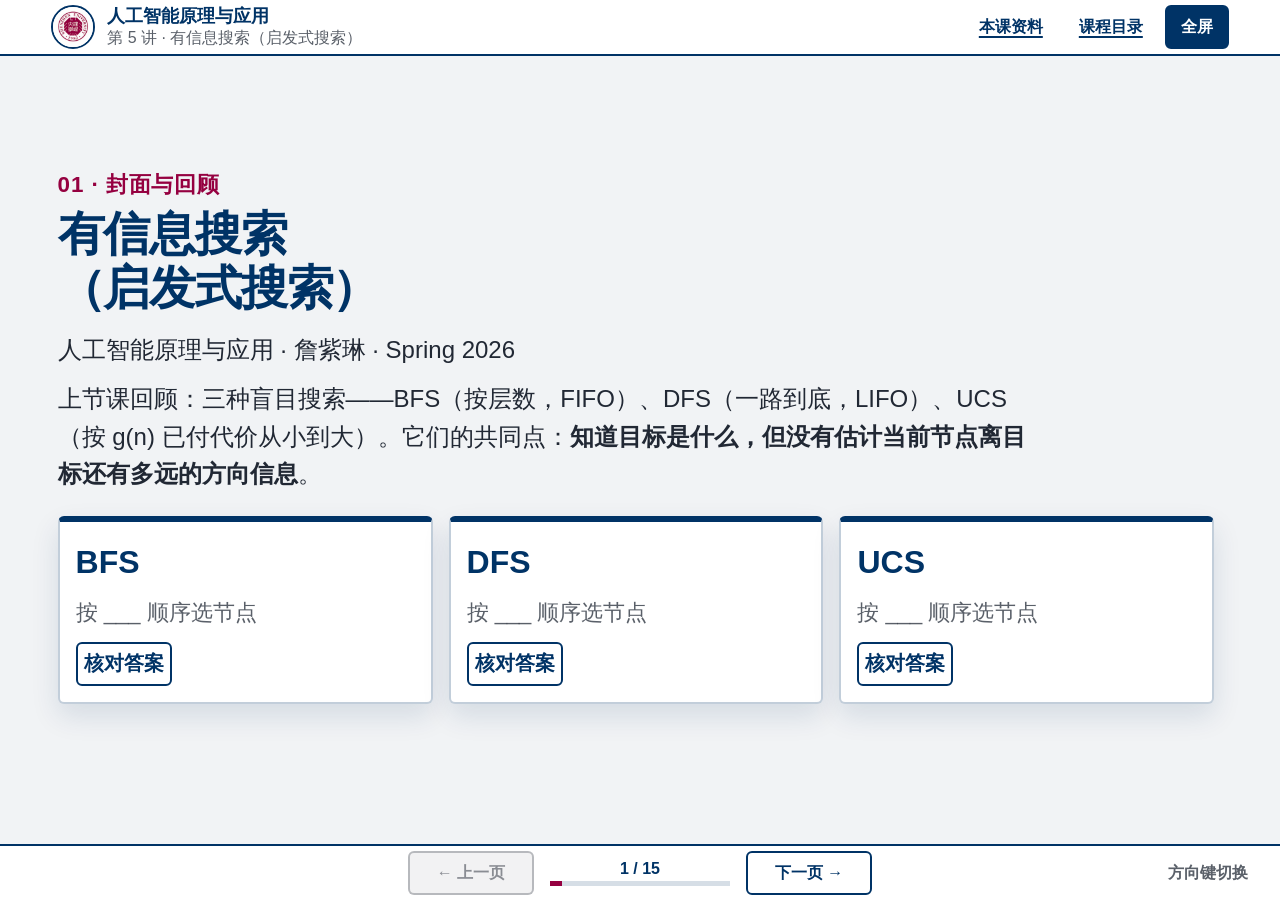
==== commit eb34b690: "Improve lesson 5 classroom interactions and feedback" ====
--- a/lesson-5-live.html
+++ b/lesson-5-live.html
@@ -1,8 +1,8 @@
 <!doctype html>
-<html lang="zh-CN"><head><meta charset="utf-8"><meta name="viewport" content="width=device-width,initial-scale=1"><meta name="theme-color" content="#003366"><title>第 5 讲 · 有信息搜索（启发式搜索）</title><link rel="icon" href="favicon.svg"><link rel="stylesheet" href="course-live-base.css?v=20261018-ui5"><link rel="stylesheet" href="lesson-5-live.css?v=20261018-ui5"><script src="course-live.js?v=20261018-ui5" defer></script><script src="lesson-5-live.js?v=20261018-ui5" defer></script></head>
+<html lang="zh-CN"><head><meta charset="utf-8"><meta name="viewport" content="width=device-width,initial-scale=1"><meta name="theme-color" content="#003366"><title>第 5 讲 · 有信息搜索（启发式搜索）</title><link rel="icon" href="favicon.svg"><link rel="stylesheet" href="course-live-base.css?v=20261018-ui6"><link rel="stylesheet" href="lesson-5-live.css?v=20261018-ui6"><script src="course-live.js?v=20261018-ui6" defer></script><script src="lesson-5-live.js?v=20261018-ui6" defer></script></head>
 <body class="course-shell" data-ui-standard="1.3"><a class="skip" href="#deck">跳到课堂内容</a><header class="topbar"><a class="brand" href="index.html"><span class="brand-mark"><img src="assets/szu-emblem.png" alt="深圳大学校徽"></span><span><b>人工智能原理与应用</b><small>第 5 讲 · 有信息搜索（启发式搜索）</small></span></a><nav><a href="lesson.html?n=6">本课资料</a><a href="index.html#schedule">课程目录</a><button id="fullscreen" type="button">全屏</button></nav></header>
 <main id="deck" class="deck" data-lesson-title="第 5 讲" aria-label="第 5 讲课堂放映页">
-<section class="slide" id="p1" data-slide="1" data-source-lines="§1 · 25–36"><div class="copy wide"><p class="eyebrow">01 · 封面与回顾</p><h1>有信息搜索<br>（启发式搜索）</h1><p class="lead">人工智能原理与应用 · 詹紫琳 · Spring 2026</p><p class="lead">上节课回顾：三种盲目搜索——BFS（按层数，FIFO）、DFS（一路到底，LIFO）、UCS（按 g(n) 已付代价从小到大）。它们的共同点：<b>完全不知道目标长什么样</b>。</p><div class="review-cards"><article><b>BFS</b><p>按层数，FIFO</p><small>按 ___ 顺序选节点</small></article><article><b>DFS</b><p>一路到底，LIFO</p><small>按 ___ 顺序选节点</small></article><article><b>UCS</b><p>按 g(n) 已付代价从小到大</p><small>按 ___ 顺序选节点</small></article></div></div></section>
+<section class="slide" id="p1" data-slide="1" data-source-lines="§1 · 25–36"><div class="copy wide"><p class="eyebrow">01 · 封面与回顾</p><h1>有信息搜索<br>（启发式搜索）</h1><p class="lead">人工智能原理与应用 · 詹紫琳 · Spring 2026</p><p class="lead">上节课回顾：三种盲目搜索——BFS（按层数，FIFO）、DFS（一路到底，LIFO）、UCS（按 g(n) 已付代价从小到大）。它们的共同点：<b>知道目标是什么，但没有估计当前节点离目标还有多远的方向信息</b>。</p><div class="review-cards"><article><b>BFS</b><p>按层数，FIFO</p><small>按 ___ 顺序选节点</small></article><article><b>DFS</b><p>一路到底，LIFO</p><small>按 ___ 顺序选节点</small></article><article><b>UCS</b><p>按 g(n) 已付代价从小到大</p><small>按 ___ 顺序选节点</small></article></div></div></section>
 <section class="slide" id="p2" data-slide="2" data-source-lines="§2 · 38–51"><div class="copy"><p class="eyebrow">02 · 启发式函数</p><h2>什么是启发式函数 h(n)</h2><ul><li>启发式函数 h(n) 是一个<b>猜测值</b>：从节点 n 出发，估计还要多大代价才能到目标。</li><li>如果 h(n₁) &lt; h(n₂)，我们猜测从 n₁ 到目标更近。</li><li>到了目标本身：h(n_goal) = 0。</li><li>典型例子：地图导航里的<b>直线距离</b>。</li></ul></div><aside class="interaction-panel"><div class="mini-map"><span class="map-label start">你</span><span class="map-label goal">后海</span><svg viewBox="0 0 640 300" role="img" aria-label="直线距离与弯曲路线"><path class="road" d="M62 232 C120 228 106 118 190 126 S263 211 324 154 S423 95 563 58"/><path class="direct" d="M62 232 L563 58"/><circle cx="62" cy="232" r="12"/><circle cx="563" cy="58" r="12"/></svg></div><div class="distance-legend"><span>直线距离</span><span>实际地铁线路</span></div><p>你在深圳北站，猜离后海还有多远</p></aside></section>
 <section class="slide" id="p3" data-slide="3" data-source-lines="§3 · 53–66"><div class="copy"><p class="eyebrow">03 · 应用</p><h2>启发式搜索天天用</h2><ul><li>地图导航：Google Maps、高德、Uber 路径规划</li><li>机器人 / 无人机路径规划</li><li>游戏 NPC 自动走到目标点</li><li>机器翻译在候选句子里挑最像人话的一句</li></ul><div class="application-icons" aria-label="四种应用场景"><span role="img" aria-label="地图导航">🗺️</span><span role="img" aria-label="机器人或无人机">🤖</span><span role="img" aria-label="游戏">🎮</span><span role="img" aria-label="机器翻译">🌐</span></div></div><aside class="interaction-panel"><figure class="nav-shot"><div class="nav-map"><svg viewBox="0 0 760 420" role="img" aria-label="步行导航路线示意图，并非高德实际截图"><path class="street" d="M0 84H760M0 188H760M0 308H760M125 0V420M310 0V420M510 0V420M675 0V420"/><path class="minor-road" d="M0 138H760M0 254H760M210 0V420M410 0V420M590 0V420"/><path class="nav-route" d="M94 350 L188 350 L188 229 L355 229 L355 125 L572 125 L572 57 L686 57"/><circle class="nav-start" cx="94" cy="350" r="12"/><circle class="nav-end" cx="686" cy="57" r="16"/></svg><span class="nav-brand">路线示意图</span></div></figure></aside></section>
 <section class="slide" id="p4" data-slide="4" data-source-lines="§4 · 68–90"><div class="copy"><p class="eyebrow">04 · 贪心最好优先搜索</p><h2>贪心最好优先搜索 GBFS</h2><ul><li>贪心搜索（Greedy Best-First Search, GBFS）：每次从边缘选 <b>h(n) 最小</b>的节点扩展——哪条路看起来离目标近，就先走哪条。</li><li>例子：从 Arad 到 Bucharest，h ＝到 Bucharest 的直线距离。</li></ul></div><aside class="interaction-panel map-demo"><div class="map-layout"><svg id="gbfs-map" class="romania-map" viewBox="0 0 760 470" role="img" aria-label="罗马尼亚地图上的贪心搜索过程"></svg><section class="scoreboard"><h3>边缘记分牌</h3><div id="gbfs-score-list" class="score-list" aria-live="polite"></div><p id="gbfs-path" class="solution-path" hidden></p></section></div><button id="gbfs-next" class="primary-action" type="button">下一步</button></aside></section>
--- a/lesson-5-live.css
+++ b/lesson-5-live.css
@@ -24,12 +24,24 @@
 .review-cards article,.summary-algorithms article,.formula-compare article { padding:16px; border:2px solid var(--line); border-top:6px solid var(--primary); border-radius:var(--radius); background:var(--white); box-shadow:var(--shadow); }
 .review-cards b { color:var(--primary); font-size:32px; }
 .review-cards p,.review-cards small { display:block; margin:8px 0 0; }
+.review-cards button { margin-top:12px; }
+#p1 [hidden],#p5 [hidden],#p11 [hidden],#p13 [hidden],#p14 [hidden] { display:none!important; }
+.diagram-note { padding:12px 16px; border-left:6px solid var(--secondary); background:var(--white); }
+.explain-toggle { margin-top:16px; }
+.scope-note { padding:12px 16px; border-left:6px solid var(--secondary); background:var(--white); }
+.counterexample { display:grid; grid-template-columns:repeat(2,minmax(0,1fr)); gap:8px; margin-top:16px; padding:16px; border:2px solid var(--line); background:var(--white); }
+.counterexample b,.counterexample strong { grid-column:1/-1; }
+.counterexample strong { color:var(--danger); }
+.counterexample span { padding:10px; background:var(--surface); }
+.review-controls { display:flex; flex-wrap:wrap; gap:12px; margin:16px 0; }
+.review-controls .selected { color:var(--white); background:var(--primary); }
 .review-cards small,.formula-compare small { color:var(--muted); font-size:var(--small-size); line-height:1.55; }
 .formula-compare { grid-template-columns:1fr auto 1fr auto 1.15fr; align-items:center; margin:40px 0; }
 .formula-compare article { min-height:200px; }
 .formula-compare small { display:block; }
 .formula-compare .plus,.formula-compare .equals { color:var(--secondary); font-size:42px; }
 .formula-result { border-top-color:var(--secondary)!important; }
+.formula-compare article.is-focused { border-top-color:var(--success); box-shadow:0 0 0 4px var(--success),var(--shadow); }
 
 /* Static route illustrations. */
 .mini-map { position:relative; padding:24px 16px; background:var(--surface); border:2px solid var(--line); }
@@ -67,11 +79,16 @@
 .map-layout { display:grid; grid-template-columns:minmax(0,1.8fr) minmax(350px,1fr); align-items:start; gap:16px; }
 .romania-map { display:block; width:100%; height:auto; max-height:clamp(300px,43vh,430px); border:2px solid var(--line); background:var(--white); }
 .map-edge { stroke:var(--primary); stroke-width:3; opacity:.2; }.map-edge.generated { stroke:var(--primary); stroke-width:4; opacity:.7; }.map-edge.active { stroke:var(--secondary); stroke-width:6; opacity:1; }
-.map-city { opacity:.55; }.map-city.active,.map-city.neighbor { opacity:1; }
-.map-city circle { fill:var(--white); stroke:var(--primary); stroke-width:3; }.map-city.active circle { fill:var(--primary); }
+.map-city { opacity:.55; }.map-city.active,.map-city.neighbor,.map-city.next { opacity:1; }
+.map-city circle { fill:var(--white); stroke:var(--primary); stroke-width:3; }.map-city.active circle { fill:var(--primary); }.map-city.next circle { fill:var(--good); stroke:var(--success); stroke-width:6; }
 .slide .map-city text { fill:var(--primary); text-anchor:middle; dominant-baseline:central; font-size:28px; font-weight:700; paint-order:stroke; stroke:var(--white); stroke-width:5px; stroke-linejoin:round; }
 .slide .map-city .h-label { font-size:26px; font-weight:400; fill:var(--text); }
 .scoreboard { min-height:100%; padding:16px; background:var(--surface); border-left:6px solid var(--primary); }.scoreboard h3 { margin:0 0 12px; }
+.scoreboard h3:not(:first-child) { margin-top:20px; padding-top:16px; border-top:2px solid var(--line); }
+.frontier-list { display:grid; grid-template-columns:repeat(2,minmax(0,1fr)); gap:8px; }
+.slide .frontier-row { margin:0; padding:8px 12px; border:2px solid var(--line); background:var(--white); font-size:max(20px,var(--small-size)); line-height:1.45; }
+.slide .frontier-row.next-choice { grid-column:1/-1; border-color:var(--success); border-left-width:7px; background:var(--good); font-weight:800; }
+.slide .frontier-row.complete { grid-column:1/-1; border-color:var(--success); }
 .score-list { display:grid; gap:8px; }.slide .score-row { margin:0; padding:8px 12px; background:var(--white); border-left:6px solid var(--line); font-size:max(22px,var(--small-size)); line-height:1.55; }.score-row.selected { border-color:var(--secondary); background:rgba(149,0,64,.08); font-weight:700; }.score-row.is-warning { border-color:var(--danger); background:var(--bad); color:var(--danger); font-weight:800; }
 .solution-path { padding:12px; border-left:6px solid var(--success); background:var(--good); font-weight:800; }
 .map-actions,.interaction-actions { display:flex; flex-wrap:wrap; gap:8px; margin-top:16px; }
@@ -85,9 +102,10 @@
 .code-line.is-wrong b { color:var(--danger); }
 .code-progress-map { display:block; width:100%; height:auto; border:2px solid var(--line); background:var(--white); }
 .code-progress-map .placeholder { fill:var(--surface); stroke:var(--line); stroke-width:3; stroke-dasharray:5 5; }
-.code-progress-map .route { stroke:var(--success); stroke-width:6; fill:none; }
-.code-progress-map .city circle { fill:var(--good); stroke:var(--success); stroke-width:4; }
+.code-progress-map .route { stroke:var(--line); stroke-width:6; fill:none; }.code-progress-map .route.is-revealed { stroke:var(--success); }
+.code-progress-map .city circle { fill:var(--surface); stroke:var(--line); stroke-width:4; }.code-progress-map .city.is-revealed circle { fill:var(--good); stroke:var(--success); }
 .slide .code-progress-map .city text { fill:var(--primary); text-anchor:middle; font-size:25px; font-weight:800; }
+.slide .code-progress-map .city .stage-number { fill:var(--muted); font-size:28px; }.slide .code-progress-map .city.is-revealed .stage-number { fill:var(--success); }
 @keyframes code-answer-shake { 0%,100% {transform:translateX(0)} 25% {transform:translateX(-6px)} 75% {transform:translateX(6px)} }
 .code-line.shake { animation:code-answer-shake .22s ease-in-out; }
 .pseudo-code { white-space:pre-wrap; overflow-wrap:anywhere; }
@@ -102,8 +120,9 @@
 .slide .admissible-demo text { fill:var(--primary); font-size:28px; font-weight:700; }
 .principle-list { display:grid; gap:8px; margin-top:16px; }.principle-list p { margin:0; padding:12px; background:var(--surface); }
 .property-icons { display:grid; gap:16px; }.property-icons article { display:grid; grid-template-columns:56px 1fr; gap:4px 16px; align-items:center; padding:16px 0; border-bottom:2px solid var(--line); }.property-icons article:last-child { border:0; }.property-icons h3,.property-icons p { margin:0; }.property-icons p { grid-column:2; }
+.property-icons article button { grid-column:2; justify-self:start; }
 .property-icon { grid-row:span 2; display:grid; width:48px; height:48px; place-items:center; border-radius:50%; font-size:32px; font-weight:900; }.property-icon.good { color:var(--success); background:var(--good); }.property-icon.warn { color:var(--danger); background:var(--bad); }
-.contour { fill:rgba(0,51,102,.06); stroke:var(--primary); stroke-width:4; }.contour.step2 { fill:rgba(149,0,64,.05); stroke:var(--secondary); }.contour.step3 { fill:rgba(0,173,0,.04); stroke:var(--success); }
+.slide #contour-map .contour-threshold { fill:var(--secondary); font-size:28px; font-weight:800; }
 .contour-node { fill:var(--white); stroke:var(--primary); stroke-width:4; }.contour-node.reached { fill:var(--primary); }.contour-node.goal { fill:var(--success); stroke:var(--success); }
 .slide #contour-map .f-value { font-size:20px; font-weight:400; fill:var(--muted); }
 
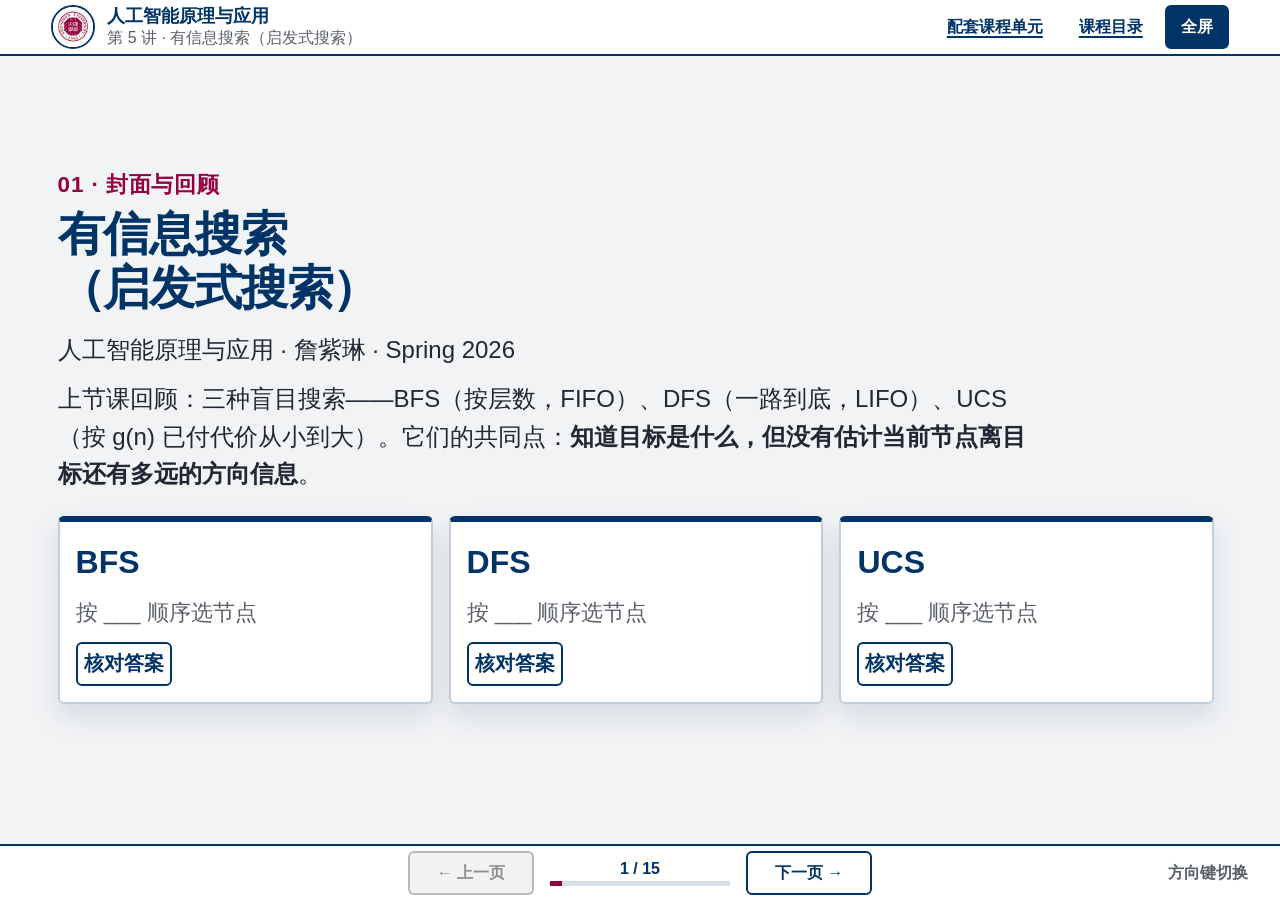
==== commit 7e516aa9: "Clarify lesson 5 companion unit link" ====
--- a/lesson-5-live.html
+++ b/lesson-5-live.html
@@ -1,6 +1,6 @@
 <!doctype html>
 <html lang="zh-CN"><head><meta charset="utf-8"><meta name="viewport" content="width=device-width,initial-scale=1"><meta name="theme-color" content="#003366"><title>第 5 讲 · 有信息搜索（启发式搜索）</title><link rel="icon" href="favicon.svg"><link rel="stylesheet" href="course-live-base.css?v=20261018-ui6"><link rel="stylesheet" href="lesson-5-live.css?v=20261018-ui6"><script src="course-live.js?v=20261018-ui6" defer></script><script src="lesson-5-live.js?v=20261018-ui6" defer></script></head>
-<body class="course-shell" data-ui-standard="1.3"><a class="skip" href="#deck">跳到课堂内容</a><header class="topbar"><a class="brand" href="index.html"><span class="brand-mark"><img src="assets/szu-emblem.png" alt="深圳大学校徽"></span><span><b>人工智能原理与应用</b><small>第 5 讲 · 有信息搜索（启发式搜索）</small></span></a><nav><a href="lesson.html?n=6">本课资料</a><a href="index.html#schedule">课程目录</a><button id="fullscreen" type="button">全屏</button></nav></header>
+<body class="course-shell" data-ui-standard="1.3"><a class="skip" href="#deck">跳到课堂内容</a><header class="topbar"><a class="brand" href="index.html"><span class="brand-mark"><img src="assets/szu-emblem.png" alt="深圳大学校徽"></span><span><b>人工智能原理与应用</b><small>第 5 讲 · 有信息搜索（启发式搜索）</small></span></a><nav><a href="lesson.html?n=6">配套课程单元</a><a href="index.html#schedule">课程目录</a><button id="fullscreen" type="button">全屏</button></nav></header>
 <main id="deck" class="deck" data-lesson-title="第 5 讲" aria-label="第 5 讲课堂放映页">
 <section class="slide" id="p1" data-slide="1" data-source-lines="§1 · 25–36"><div class="copy wide"><p class="eyebrow">01 · 封面与回顾</p><h1>有信息搜索<br>（启发式搜索）</h1><p class="lead">人工智能原理与应用 · 詹紫琳 · Spring 2026</p><p class="lead">上节课回顾：三种盲目搜索——BFS（按层数，FIFO）、DFS（一路到底，LIFO）、UCS（按 g(n) 已付代价从小到大）。它们的共同点：<b>知道目标是什么，但没有估计当前节点离目标还有多远的方向信息</b>。</p><div class="review-cards"><article><b>BFS</b><p>按层数，FIFO</p><small>按 ___ 顺序选节点</small></article><article><b>DFS</b><p>一路到底，LIFO</p><small>按 ___ 顺序选节点</small></article><article><b>UCS</b><p>按 g(n) 已付代价从小到大</p><small>按 ___ 顺序选节点</small></article></div></div></section>
 <section class="slide" id="p2" data-slide="2" data-source-lines="§2 · 38–51"><div class="copy"><p class="eyebrow">02 · 启发式函数</p><h2>什么是启发式函数 h(n)</h2><ul><li>启发式函数 h(n) 是一个<b>猜测值</b>：从节点 n 出发，估计还要多大代价才能到目标。</li><li>如果 h(n₁) &lt; h(n₂)，我们猜测从 n₁ 到目标更近。</li><li>到了目标本身：h(n_goal) = 0。</li><li>典型例子：地图导航里的<b>直线距离</b>。</li></ul></div><aside class="interaction-panel"><div class="mini-map"><span class="map-label start">你</span><span class="map-label goal">后海</span><svg viewBox="0 0 640 300" role="img" aria-label="直线距离与弯曲路线"><path class="road" d="M62 232 C120 228 106 118 190 126 S263 211 324 154 S423 95 563 58"/><path class="direct" d="M62 232 L563 58"/><circle cx="62" cy="232" r="12"/><circle cx="563" cy="58" r="12"/></svg></div><div class="distance-legend"><span>直线距离</span><span>实际地铁线路</span></div><p>你在深圳北站，猜离后海还有多远</p></aside></section>
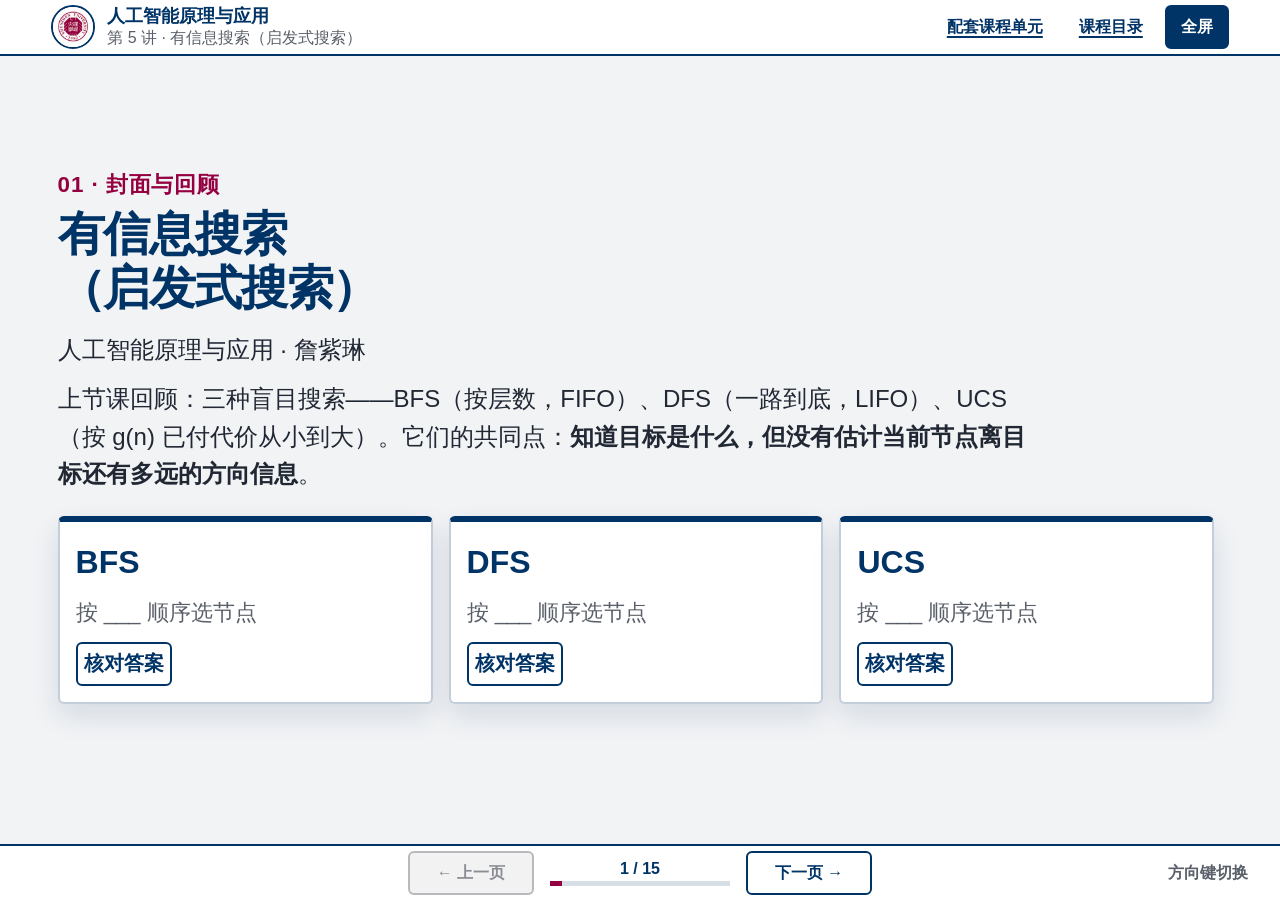
==== commit 8ce520c1: "Remove semester label and correct search demo end states" ====
--- a/lesson-5-live.html
+++ b/lesson-5-live.html
@@ -1,8 +1,8 @@
 <!doctype html>
-<html lang="zh-CN"><head><meta charset="utf-8"><meta name="viewport" content="width=device-width,initial-scale=1"><meta name="theme-color" content="#003366"><title>第 5 讲 · 有信息搜索（启发式搜索）</title><link rel="icon" href="favicon.svg"><link rel="stylesheet" href="course-live-base.css?v=20261018-ui6"><link rel="stylesheet" href="lesson-5-live.css?v=20261018-ui6"><script src="course-live.js?v=20261018-ui6" defer></script><script src="lesson-5-live.js?v=20261018-ui6" defer></script></head>
+<html lang="zh-CN"><head><meta charset="utf-8"><meta name="viewport" content="width=device-width,initial-scale=1"><meta name="theme-color" content="#003366"><title>第 5 讲 · 有信息搜索（启发式搜索）</title><link rel="icon" href="favicon.svg"><link rel="stylesheet" href="course-live-base.css?v=20261018-ui7"><link rel="stylesheet" href="lesson-5-live.css?v=20261018-ui7"><script src="course-live.js?v=20261018-ui7" defer></script><script src="lesson-5-live.js?v=20261018-ui7" defer></script></head>
 <body class="course-shell" data-ui-standard="1.3"><a class="skip" href="#deck">跳到课堂内容</a><header class="topbar"><a class="brand" href="index.html"><span class="brand-mark"><img src="assets/szu-emblem.png" alt="深圳大学校徽"></span><span><b>人工智能原理与应用</b><small>第 5 讲 · 有信息搜索（启发式搜索）</small></span></a><nav><a href="lesson.html?n=6">配套课程单元</a><a href="index.html#schedule">课程目录</a><button id="fullscreen" type="button">全屏</button></nav></header>
 <main id="deck" class="deck" data-lesson-title="第 5 讲" aria-label="第 5 讲课堂放映页">
-<section class="slide" id="p1" data-slide="1" data-source-lines="§1 · 25–36"><div class="copy wide"><p class="eyebrow">01 · 封面与回顾</p><h1>有信息搜索<br>（启发式搜索）</h1><p class="lead">人工智能原理与应用 · 詹紫琳 · Spring 2026</p><p class="lead">上节课回顾：三种盲目搜索——BFS（按层数，FIFO）、DFS（一路到底，LIFO）、UCS（按 g(n) 已付代价从小到大）。它们的共同点：<b>知道目标是什么，但没有估计当前节点离目标还有多远的方向信息</b>。</p><div class="review-cards"><article><b>BFS</b><p>按层数，FIFO</p><small>按 ___ 顺序选节点</small></article><article><b>DFS</b><p>一路到底，LIFO</p><small>按 ___ 顺序选节点</small></article><article><b>UCS</b><p>按 g(n) 已付代价从小到大</p><small>按 ___ 顺序选节点</small></article></div></div></section>
+<section class="slide" id="p1" data-slide="1" data-source-lines="§1 · 25–36"><div class="copy wide"><p class="eyebrow">01 · 封面与回顾</p><h1>有信息搜索<br>（启发式搜索）</h1><p class="lead">人工智能原理与应用 · 詹紫琳</p><p class="lead">上节课回顾：三种盲目搜索——BFS（按层数，FIFO）、DFS（一路到底，LIFO）、UCS（按 g(n) 已付代价从小到大）。它们的共同点：<b>知道目标是什么，但没有估计当前节点离目标还有多远的方向信息</b>。</p><div class="review-cards"><article><b>BFS</b><p>按层数，FIFO</p><small>按 ___ 顺序选节点</small></article><article><b>DFS</b><p>一路到底，LIFO</p><small>按 ___ 顺序选节点</small></article><article><b>UCS</b><p>按 g(n) 已付代价从小到大</p><small>按 ___ 顺序选节点</small></article></div></div></section>
 <section class="slide" id="p2" data-slide="2" data-source-lines="§2 · 38–51"><div class="copy"><p class="eyebrow">02 · 启发式函数</p><h2>什么是启发式函数 h(n)</h2><ul><li>启发式函数 h(n) 是一个<b>猜测值</b>：从节点 n 出发，估计还要多大代价才能到目标。</li><li>如果 h(n₁) &lt; h(n₂)，我们猜测从 n₁ 到目标更近。</li><li>到了目标本身：h(n_goal) = 0。</li><li>典型例子：地图导航里的<b>直线距离</b>。</li></ul></div><aside class="interaction-panel"><div class="mini-map"><span class="map-label start">你</span><span class="map-label goal">后海</span><svg viewBox="0 0 640 300" role="img" aria-label="直线距离与弯曲路线"><path class="road" d="M62 232 C120 228 106 118 190 126 S263 211 324 154 S423 95 563 58"/><path class="direct" d="M62 232 L563 58"/><circle cx="62" cy="232" r="12"/><circle cx="563" cy="58" r="12"/></svg></div><div class="distance-legend"><span>直线距离</span><span>实际地铁线路</span></div><p>你在深圳北站，猜离后海还有多远</p></aside></section>
 <section class="slide" id="p3" data-slide="3" data-source-lines="§3 · 53–66"><div class="copy"><p class="eyebrow">03 · 应用</p><h2>启发式搜索天天用</h2><ul><li>地图导航：Google Maps、高德、Uber 路径规划</li><li>机器人 / 无人机路径规划</li><li>游戏 NPC 自动走到目标点</li><li>机器翻译在候选句子里挑最像人话的一句</li></ul><div class="application-icons" aria-label="四种应用场景"><span role="img" aria-label="地图导航">🗺️</span><span role="img" aria-label="机器人或无人机">🤖</span><span role="img" aria-label="游戏">🎮</span><span role="img" aria-label="机器翻译">🌐</span></div></div><aside class="interaction-panel"><figure class="nav-shot"><div class="nav-map"><svg viewBox="0 0 760 420" role="img" aria-label="步行导航路线示意图，并非高德实际截图"><path class="street" d="M0 84H760M0 188H760M0 308H760M125 0V420M310 0V420M510 0V420M675 0V420"/><path class="minor-road" d="M0 138H760M0 254H760M210 0V420M410 0V420M590 0V420"/><path class="nav-route" d="M94 350 L188 350 L188 229 L355 229 L355 125 L572 125 L572 57 L686 57"/><circle class="nav-start" cx="94" cy="350" r="12"/><circle class="nav-end" cx="686" cy="57" r="16"/></svg><span class="nav-brand">路线示意图</span></div></figure></aside></section>
 <section class="slide" id="p4" data-slide="4" data-source-lines="§4 · 68–90"><div class="copy"><p class="eyebrow">04 · 贪心最好优先搜索</p><h2>贪心最好优先搜索 GBFS</h2><ul><li>贪心搜索（Greedy Best-First Search, GBFS）：每次从边缘选 <b>h(n) 最小</b>的节点扩展——哪条路看起来离目标近，就先走哪条。</li><li>例子：从 Arad 到 Bucharest，h ＝到 Bucharest 的直线距离。</li></ul></div><aside class="interaction-panel map-demo"><div class="map-layout"><svg id="gbfs-map" class="romania-map" viewBox="0 0 760 470" role="img" aria-label="罗马尼亚地图上的贪心搜索过程"></svg><section class="scoreboard"><h3>边缘记分牌</h3><div id="gbfs-score-list" class="score-list" aria-live="polite"></div><p id="gbfs-path" class="solution-path" hidden></p></section></div><button id="gbfs-next" class="primary-action" type="button">下一步</button></aside></section>
--- a/lesson-5-live.css
+++ b/lesson-5-live.css
@@ -77,8 +77,11 @@
 .slide[data-slide="7"].is-enhanced .a-star-steps li:not(.is-revealed),.slide[data-slide="7"].is-enhanced .lead:not(.is-revealed) { display:none; }
 .danger-text { color:var(--danger); }
 .map-layout { display:grid; grid-template-columns:minmax(0,1.8fr) minmax(350px,1fr); align-items:start; gap:16px; }
+.map-reset { margin:8px 0 8px 12px; }
+.frontier-row.complete { grid-column:1/-1; }
 .romania-map { display:block; width:100%; height:auto; max-height:clamp(300px,43vh,430px); border:2px solid var(--line); background:var(--white); }
 .map-edge { stroke:var(--primary); stroke-width:3; opacity:.2; }.map-edge.generated { stroke:var(--primary); stroke-width:4; opacity:.7; }.map-edge.active { stroke:var(--secondary); stroke-width:6; opacity:1; }
+.slide .map-weight { display:none; fill:var(--primary); text-anchor:middle; font-size:21px; font-weight:800; paint-order:stroke; stroke:var(--white); stroke-width:6px; stroke-linejoin:round; }.slide .map-weight.active { display:block; }
 .map-city { opacity:.55; }.map-city.active,.map-city.neighbor,.map-city.next { opacity:1; }
 .map-city circle { fill:var(--white); stroke:var(--primary); stroke-width:3; }.map-city.active circle { fill:var(--primary); }.map-city.next circle { fill:var(--good); stroke:var(--success); stroke-width:6; }
 .slide .map-city text { fill:var(--primary); text-anchor:middle; dominant-baseline:central; font-size:28px; font-weight:700; paint-order:stroke; stroke:var(--white); stroke-width:5px; stroke-linejoin:round; }
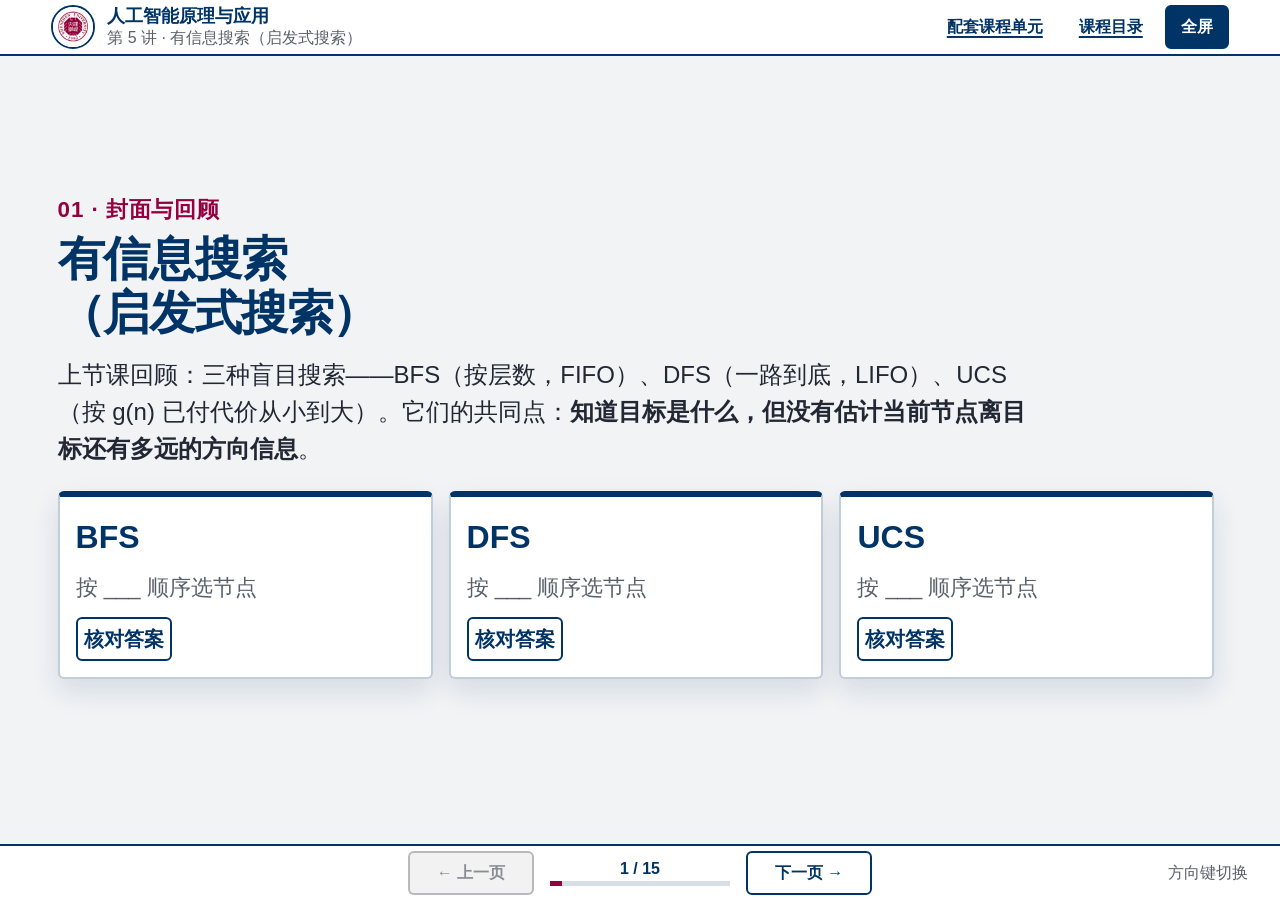
==== commit bc611c56: "Update lesson 5 from original PPT" ====
--- a/lesson-5-live.html
+++ b/lesson-5-live.html
@@ -1,27 +1,718 @@
 <!doctype html>
-<html lang="zh-CN"><head><meta charset="utf-8"><meta name="viewport" content="width=device-width,initial-scale=1"><meta name="theme-color" content="#003366"><title>第 5 讲 · 有信息搜索（启发式搜索）</title><link rel="icon" href="favicon.svg"><link rel="stylesheet" href="course-live-base.css?v=20261018-ui7"><link rel="stylesheet" href="lesson-5-live.css?v=20261018-ui7"><script src="course-live.js?v=20261018-ui7" defer></script><script src="lesson-5-live.js?v=20261018-ui7" defer></script></head>
-<body class="course-shell" data-ui-standard="1.3"><a class="skip" href="#deck">跳到课堂内容</a><header class="topbar"><a class="brand" href="index.html"><span class="brand-mark"><img src="assets/szu-emblem.png" alt="深圳大学校徽"></span><span><b>人工智能原理与应用</b><small>第 5 讲 · 有信息搜索（启发式搜索）</small></span></a><nav><a href="lesson.html?n=6">配套课程单元</a><a href="index.html#schedule">课程目录</a><button id="fullscreen" type="button">全屏</button></nav></header>
+<html lang="zh-CN">
+<head>
+<meta charset="utf-8">
+<meta name="viewport" content="width=device-width,initial-scale=1">
+<meta name="theme-color" content="#003366">
+<title>第 5 讲 · 有信息搜索（启发式搜索）</title>
+<link rel="icon" href="favicon.svg">
+<link rel="stylesheet" href="course-live-base.css?v=20261019-ui16">
+<link rel="stylesheet" href="course-live-layouts.css?v=20261019-ui16">
+<link rel="stylesheet" href="lesson-5-live.css?v=20261022-ppt3">
+<script src="course-live.js?v=20261019-ui16" defer>
+</script>
+<script src="lesson-5-live.js?v=20261022-ppt4" defer>
+</script>
+<script src="course-live-layouts.js?v=20261019-ui16" defer>
+</script>
+</head>
+<body class="course-shell" data-ui-standard="1.4">
+<a class="skip" href="#deck">跳到课堂内容</a>
+<header class="topbar">
+<a class="brand" href="index.html">
+<span class="brand-mark">
+<img src="assets/szu-emblem.png" alt="深圳大学校徽">
+</span>
+<span>
+<b>人工智能原理与应用</b>
+<small>第 5 讲 · 有信息搜索（启发式搜索）</small>
+</span>
+</a>
+<nav>
+<a href="lesson.html?n=6">配套课程单元</a>
+<a href="index.html#schedule">课程目录</a>
+<button id="fullscreen" type="button">全屏</button>
+</nav>
+</header>
 <main id="deck" class="deck" data-lesson-title="第 5 讲" aria-label="第 5 讲课堂放映页">
-<section class="slide" id="p1" data-slide="1" data-source-lines="§1 · 25–36"><div class="copy wide"><p class="eyebrow">01 · 封面与回顾</p><h1>有信息搜索<br>（启发式搜索）</h1><p class="lead">人工智能原理与应用 · 詹紫琳</p><p class="lead">上节课回顾：三种盲目搜索——BFS（按层数，FIFO）、DFS（一路到底，LIFO）、UCS（按 g(n) 已付代价从小到大）。它们的共同点：<b>知道目标是什么，但没有估计当前节点离目标还有多远的方向信息</b>。</p><div class="review-cards"><article><b>BFS</b><p>按层数，FIFO</p><small>按 ___ 顺序选节点</small></article><article><b>DFS</b><p>一路到底，LIFO</p><small>按 ___ 顺序选节点</small></article><article><b>UCS</b><p>按 g(n) 已付代价从小到大</p><small>按 ___ 顺序选节点</small></article></div></div></section>
-<section class="slide" id="p2" data-slide="2" data-source-lines="§2 · 38–51"><div class="copy"><p class="eyebrow">02 · 启发式函数</p><h2>什么是启发式函数 h(n)</h2><ul><li>启发式函数 h(n) 是一个<b>猜测值</b>：从节点 n 出发，估计还要多大代价才能到目标。</li><li>如果 h(n₁) &lt; h(n₂)，我们猜测从 n₁ 到目标更近。</li><li>到了目标本身：h(n_goal) = 0。</li><li>典型例子：地图导航里的<b>直线距离</b>。</li></ul></div><aside class="interaction-panel"><div class="mini-map"><span class="map-label start">你</span><span class="map-label goal">后海</span><svg viewBox="0 0 640 300" role="img" aria-label="直线距离与弯曲路线"><path class="road" d="M62 232 C120 228 106 118 190 126 S263 211 324 154 S423 95 563 58"/><path class="direct" d="M62 232 L563 58"/><circle cx="62" cy="232" r="12"/><circle cx="563" cy="58" r="12"/></svg></div><div class="distance-legend"><span>直线距离</span><span>实际地铁线路</span></div><p>你在深圳北站，猜离后海还有多远</p></aside></section>
-<section class="slide" id="p3" data-slide="3" data-source-lines="§3 · 53–66"><div class="copy"><p class="eyebrow">03 · 应用</p><h2>启发式搜索天天用</h2><ul><li>地图导航：Google Maps、高德、Uber 路径规划</li><li>机器人 / 无人机路径规划</li><li>游戏 NPC 自动走到目标点</li><li>机器翻译在候选句子里挑最像人话的一句</li></ul><div class="application-icons" aria-label="四种应用场景"><span role="img" aria-label="地图导航">🗺️</span><span role="img" aria-label="机器人或无人机">🤖</span><span role="img" aria-label="游戏">🎮</span><span role="img" aria-label="机器翻译">🌐</span></div></div><aside class="interaction-panel"><figure class="nav-shot"><div class="nav-map"><svg viewBox="0 0 760 420" role="img" aria-label="步行导航路线示意图，并非高德实际截图"><path class="street" d="M0 84H760M0 188H760M0 308H760M125 0V420M310 0V420M510 0V420M675 0V420"/><path class="minor-road" d="M0 138H760M0 254H760M210 0V420M410 0V420M590 0V420"/><path class="nav-route" d="M94 350 L188 350 L188 229 L355 229 L355 125 L572 125 L572 57 L686 57"/><circle class="nav-start" cx="94" cy="350" r="12"/><circle class="nav-end" cx="686" cy="57" r="16"/></svg><span class="nav-brand">路线示意图</span></div></figure></aside></section>
-<section class="slide" id="p4" data-slide="4" data-source-lines="§4 · 68–90"><div class="copy"><p class="eyebrow">04 · 贪心最好优先搜索</p><h2>贪心最好优先搜索 GBFS</h2><ul><li>贪心搜索（Greedy Best-First Search, GBFS）：每次从边缘选 <b>h(n) 最小</b>的节点扩展——哪条路看起来离目标近，就先走哪条。</li><li>例子：从 Arad 到 Bucharest，h ＝到 Bucharest 的直线距离。</li></ul></div><aside class="interaction-panel map-demo"><div class="map-layout"><svg id="gbfs-map" class="romania-map" viewBox="0 0 760 470" role="img" aria-label="罗马尼亚地图上的贪心搜索过程"></svg><section class="scoreboard"><h3>边缘记分牌</h3><div id="gbfs-score-list" class="score-list" aria-live="polite"></div><p id="gbfs-path" class="solution-path" hidden></p></section></div><button id="gbfs-next" class="primary-action" type="button">下一步</button></aside></section>
-<section class="slide" id="p5" data-slide="5" data-source-lines="§5 · 92–116"><div class="copy"><p class="eyebrow">05 · 贪心搜索的属性</p><h2>贪心搜索的属性</h2><ul><li>贪心只看 h：每次选 h(n) 最小的扩展。</li><li><b>不完备</b>：可能走进死胡同、可能绕圈。</li><li><b>不最优</b>：找到的路径不一定代价最小（例：450 vs 最优 418）。</li><li>优点：快，方向感好，不浪费时间探反方向。</li></ul><blockquote><b>知识卡片 · 贪心搜索的性格</b><br><b>贪心搜索就像只盯着终点走路的人</b>：眼睛一直看目标方向，哪条路朝目标偏就走哪条。它快，但两个毛病——<br><b>① 可能绕远</b>：朝目标方向那条路如果要绕大山，它不回头；<br><b>② 可能走死</b>：死胡同正好对着目标方向，它一头撞进去。<br><b>结论：贪心不完备、不最优，适合'先快出一个差不多的答案'。</blockquote></div><aside class="interaction-panel"><figure class="nav-shot compact"><div class="nav-map"><svg viewBox="0 0 700 360" role="img" aria-label="深圳宝安步行导航路线对照示意，并非实际截图"><path class="street" d="M0 70H700M0 160H700M0 270H700M90 0V360M245 0V360M420 0V360M590 0V360"/><path class="nav-route" d="M52 306 L170 306 L170 190 L320 190 L320 95 L620 95"/><path class="route-alt" d="M52 306 L120 306 L120 235 L270 235 L270 155 L510 155 L510 95 L620 95"/></svg><span class="nav-brand">路线示意图</span></div></figure><div class="route-options"><p>推荐方案 59 分钟 / 4.2 公里</p><p>方案二 47 分钟 / 3.3 公里</p><p>只朝直线距离走，不一定最快</p></div><table><thead><tr><th></th><th>完备性</th><th>最优性</th><th>速度</th></tr></thead><tbody><tr><th>GBFS</th><td>不完备</td><td>不最优</td><td>快</td></tr><tr><th>UCS</th><td>完备</td><td>最优</td><td>方向感差</td></tr></tbody></table></aside></section>
-<section class="slide" id="p6" data-slide="6" data-source-lines="§6 · 118–131"><div class="copy wide"><p class="eyebrow">06 · A* 算法</p><h2>A* 算法：把两个代价加起来</h2><div class="formula-intro"><p>一致代价搜索：按<b>向后代价 g(n)</b>（已走多远）排序。</p><p>贪心搜索：按<b>前向代价 h(n)</b>（猜还有多远）排序。</p><p><b>A* 把两者相加：f(n) = g(n) + h(n)</b>——既看已走多远，又猜还有多远。</p><p>A* 每次选 <b>f(n) 最小</b>的节点扩展。</p></div><div class="formula-compare" aria-label="g(n) 加 h(n) 等于 f(n)"><article><h3>一致代价搜索</h3><p>按<b>向后代价 g(n)</b></p><small>已走多远</small></article><b class="plus">＋</b><article><h3>贪心搜索</h3><p>按<b>前向代价 h(n)</b></p><small>猜还有多远</small></article><b class="equals">＝</b><article class="formula-result"><h3>A*</h3><p><b>f(n) = g(n) + h(n)</b></p><small>既看已走多远，又猜还有多远</small></article></div></div></section>
-<section class="slide" id="p7" data-slide="7" data-source-lines="§7 · 133–154"><div class="copy wide"><p class="eyebrow">07 · A* 走一遍</p><h2>A* 走一遍（罗马尼亚地图）</h2><ol class="a-star-steps" id="astar-steps"><li>第 1 步 · 展开 Arad：Sibiu f=140+253=<b>393</b> ｜ Timisoara f=118+329=447 ｜ Zerind f=75+374=449 → 选 Sibiu（393）</li><li>第 2 步 · 展开 Sibiu：Rimnicu f=220+193=<b>413</b> ｜ Fagaras f=239+176=415 ｜ Oradea f=291+380=671 → 选 Rimnicu（413）</li><li>第 3 步 · 展开 Rimnicu：Pitesti f=317+100=<b>417</b> ｜ Craiova f=366+160=526</li><li>第 4 步 · 展开 Fagaras（f=415 次小）：Bucharest f=450+0=450 —— <b class="danger-text">但边缘里还有 Pitesti f=417，继续！</b></li><li>第 5 步 · 展开 Pitesti（f=417）：Bucharest f=418+0=<b>418</b>，目标出队，结束</li></ol><p class="lead"><b>最优路径：</b>Arad → Sibiu → Rimnicu Vilcea → Pitesti → Bucharest，代价 140+80+97+101=<b>418</b></p></div><aside class="interaction-panel map-demo"><div class="map-layout"><svg id="astar-map" class="romania-map" viewBox="0 0 760 470" role="img" aria-label="罗马尼亚地图上的 A* 搜索过程"></svg><section class="scoreboard"><h3>边缘记分牌</h3><div id="astar-score-list" class="score-list" aria-live="polite"></div><p id="astar-path" class="solution-path" hidden></p></section></div><div class="map-actions"><button id="astar-next" class="primary-action" type="button">下一步</button><button id="compare-greedy" type="button">比一比</button></div><output id="astar-compare" class="compare-output" aria-live="polite"></output></aside></section>
-<section class="slide" id="p8" data-slide="8" data-source-lines="§8 · 156–177"><div class="copy"><p class="eyebrow">08 · A* 伪代码</p><h2>A* 伪代码（填空小游戏）</h2><ol><li>将起点加入边缘，f=g+h，g=0</li><li>重复直到边缘为空：<br>a. 取出 f(n) 最小的节点 n<br>b. 若 n 是目标 → 返回路径<br>c. 否则对每个后继算 f=g+h，放回边缘</li><li>边缘为空还没到目标 → 无解</li></ol><pre class="pseudo-code"><code>每次从边缘拿出 f(n) 最 ___ 的节点（大 / 小）<br>是目标就 ___ 这条路（返回 / 继续扩展）<br>不是目标就算后继的 f=g+h，放进 ___（边缘 / 回收站）</code></pre></div><aside class="interaction-panel code-quiz"><div class="code-line"><span>每次从边缘拿出 f(n) 最</span><button type="button" data-question="1" data-answer="big">大</button><button type="button" data-question="1" data-answer="small">小</button><span>的节点</span><b></b></div><div class="code-line"><span>是目标就</span><button type="button" data-question="2" data-answer="return">返回</button><button type="button" data-question="2" data-answer="continue">继续扩展</button><span>这条路</span><b></b></div><div class="code-line"><span>不是目标就算后继的 f=g+h，放进</span><button type="button" data-question="3" data-answer="frontier">边缘</button><button type="button" data-question="3" data-answer="bin">回收站</button><b></b></div></aside></section>
-<section class="slide" id="p9" data-slide="9" data-source-lines="§9 · 179–196"><div class="copy"><p class="eyebrow">09 · 路径松弛</p><h2>同一节点走两次：路径松弛</h2><ul><li>同一状态 C 可能从两条岔路到达。</li><li><b>路径松弛</b>：发现更便宜的路径到达同一状态时，按更低代价更新边缘里的记录。</li><li>例：经 B 到 C，g(C)=8、h(C)=2，f(C)=10；后来经 A 到 C，g(C)=7.5、h(C) 仍为 2，f(C)=9.5——更新为 9.5。</li></ul></div><aside class="interaction-panel relax-demo"><svg id="relax-graph" viewBox="0 0 700 340" role="img" aria-label="Start 通过 A 或 B 到同一状态 C；g 改变，h(C) 保持不变"></svg><div class="interaction-actions"><button id="relax-b" type="button">经 B 到 C：8+2=10</button><button id="relax-a" type="button">经 A 到 C：7.5+2=9.5 ✅</button></div><output id="relax-status" role="status" aria-live="polite"></output></aside></section>
-<section class="slide" id="p10" data-slide="10" data-source-lines="§10 · 198–211"><div class="copy"><p class="eyebrow">10 · A* 的最优性</p><h2>A* 凭什么最优：h 不能高估</h2><ul><li>A* 最优的秘密：h 是<b>可采纳的（admissible）</b>——h(n) 永远 ≤ 从 n 到目标的真实代价，<b>永不高估</b>。</li><li>直觉：h 不高估时，A* 优先扩展 f 小的节点；树搜索中，第一个弹出的目标节点是最优解。</li><li>图搜索还需处理重复状态：使用<b>一致的 h</b>，或者发现更低代价路径时正确更新并重新打开节点。</li><li>反例：h 张口估 6，真实只要 2——A* 被虚高报价吓跑，走错路。</li><li>若路径代价按实际行驶距离计算，直线距离不大于实际路程，可以作为可采纳的估计；若代价是时间或费用，则要另行验证。</li></ul><p class="source-note">依据：<a href="https://aima.eecs.berkeley.edu/4th-ed/pdfs/newchap04.pdf" target="_blank" rel="noopener">AIMA 第 4 章，A* 树搜索与图搜索的条件</a></p></div><aside class="interaction-panel admissible-demo"><svg viewBox="0 0 720 360" role="img" aria-label="启发式估计与真实代价示意"><path class="graph-road" d="M80 274 C182 268 128 116 282 119 S388 253 476 198 S550 101 640 73"/><path class="heuristic-line" d="M80 274 L640 73"/><circle class="diagram-point" cx="80" cy="274" r="15"/><circle class="diagram-point" cx="282" cy="119" r="15"/><circle class="diagram-goal" cx="640" cy="73" r="17"/><circle class="diagram-alt" cx="488" cy="292" r="16"/><path class="graph-road alt-road" d="M80 274 Q285 350 488 292"/><text x="58" y="318">Start</text><text x="270" y="95">n</text><text x="617" y="48">G</text><text x="460" y="327">G₂</text><text x="350" y="70">h(n) ≤ 真实剩余代价</text></svg><div class="principle-list"><p><b>h 不高估</b>：树搜索满足最优性的关键条件</p><p><b>图搜索</b>：还要检查一致性或正确处理重新打开节点</p><p><b>直线距离</b>：不高估实际行驶距离</p></div></aside></section>
-<section class="slide" id="p11" data-slide="11" data-source-lines="§11 · 213–226"><div class="copy"><p class="eyebrow">11 · A* 的性质</p><h2>A* 的性质</h2><ul><li><b>完备</b>：在本课有限、正代价的地图中，存在解就能找到。</li><li><b>最优</b>：树搜索要求 h 可采纳；图搜索还要求 h 一致，或正确更新并重新打开更便宜的重复状态。</li><li><b>缺点</b>：所有待扩展节点都存内存，地图一大内存吃不消（工程上有 IDA*、MA* 等变体）。</li><li><b>退化关系</b>：h=0 时，f=g，A* 退化为一致代价搜索 UCS；这不表示 A* 在所有问题上都比 UCS 更快。</li></ul></div><aside class="interaction-panel property-icons"><article><span class="property-icon good">✓</span><h3>完备</h3><p>本课有限、正代价的地图中，存在解就能找到。</p></article><article><span class="property-icon good">✓</span><h3>最优</h3><p>树搜索：h 可采纳；图搜索：h 一致或正确重新打开节点。</p></article><article><span class="property-icon warn">!</span><h3>内存大</h3><p>所有待扩展节点都存内存。</p></article></aside></section>
-<section class="slide" id="p12" data-slide="12" data-source-lines="§12 · 228–244"><div class="copy"><p class="eyebrow">12 · f-等高线</p><h2>f-等高线</h2><ul><li>在本例使用的一致直线距离启发函数下，A* 按 f 值递增的顺序扩展节点。</li><li>把 f 不超过同一阈值的节点圈起来作示意：f≤380、f≤400、f≤420。最优路径到 Bucharest 的 f=418，落在第三圈内。</li></ul></div><aside class="interaction-panel contour-demo"><svg id="contour-map" viewBox="0 0 720 400" role="img" aria-label="按真实节点 f 值逐步显示 f≤380、400、420 的示意范围"></svg><div class="interaction-actions"><button id="contour-next" class="primary-action" type="button">下一步</button></div><output id="contour-status" role="status" aria-live="polite"></output></aside></section>
-<section class="slide" id="p13" data-slide="13" data-source-lines="§13 · 246–267"><div class="copy wide"><p class="eyebrow">13 · 总结</p><h2>总结</h2><div class="summary-algorithms"><article><h3>贪心 GBFS</h3><p>扩展最小 h —— 不完备、不最优。</p></article><article><h3>A*</h3><p>扩展最小 g+h —— 在相应条件下完备、最优。</p></article></div><ul><li>启发函数 h：估计到目标的代价。</li><li>好的 h 可能显著减少计算量；也可以用学习方法为搜索提供引导信息。</li><li>思考：两种启发式算法分别是什么？各自的完备性和最优性？</li></ul><aside class="frontier-card"><h3>知识卡片 · 前沿：学习方法怎样帮助搜索</h3><p><b>本课的 h(n) 是到目标的代价估计；下面三个研究都把学习与搜索结合，但并不使用同一种 h。</b></p><p><b>AlphaZero（DeepMind）</b>：价值网络估计棋局结果，配合蒙特卡洛树搜索评估下法。价值估计与本课的“评估候选节点”有相通之处，但它不是 A* 所需的剩余路径代价 h(n)。</p><p><b>Neural A*（2021）</b>：用可训练的编码器生成引导图，再与可微的 A* 搜索结合，用于路径规划。论文报告了搜索质量与效率的权衡结果；没有统一的“比人工 h 快几十倍”结论。</p><p><b>Tree of Thoughts（2023）</b>：让大模型生成、评价并搜索多条中间思路。它与本课相通的是显式保留和比较候选路径；评价分数不等同于 A* 的可采纳 h(n)。</p><p class="source-note">原始资料：<a href="https://deepmind.google/blog/alphazero-shedding-new-light-on-chess-shogi-and-go/" target="_blank" rel="noopener">AlphaZero</a> · <a href="https://proceedings.mlr.press/v139/yonetani21a.html" target="_blank" rel="noopener">Neural A*</a> · <a href="https://arxiv.org/abs/2305.10601" target="_blank" rel="noopener">Tree of Thoughts</a></p></aside></div></section>
-<section class="slide" id="p14" data-slide="14" data-source-lines="§14 · 269–280"><div class="copy wide"><p class="eyebrow">14 · 小结与复习</p><h2>小结与复习（学生复习直接看这一页）</h2><ol class="review-summary"><li><b>启发函数 h(n)</b>：从 n 到目标的估计代价，是猜测；h(目标)=0。</li><li><b>贪心 GBFS</b>：每次扩展 h 最小的节点。快，但不完备、不最优（罗马尼亚例：找到 450，非最优 418）。</li><li><b>A*</b>：f(n)=g(n)+h(n)，每次扩展 f 最小。g 管已走代价，h 管剩余估计。</li><li><b>可采纳性</b>：h(n) ≤ 真实剩余代价，不高估。树搜索以此保证最优；图搜索还需 h 一致，或正确更新并重新打开节点。</li><li><b>路径松弛</b>：同一状态发现更便宜路径时，更新边缘里的 g/f。</li><li><b>f-等高线</b>：A* 优先扩展 f 小的节点；等高线示意的是递增的 f 阈值，不是实际地图上的同心圆。</li><li><b>退化关系</b>：h=0 时 A* 退化为 UCS。</li><li><b>前沿</b>：AlphaZero、Neural A*、Tree of Thoughts 都结合了学习与搜索，但并非都学习同一种 h(n)。</li></ol></div></section>
-<section class="slide" id="p15" data-slide="15" data-source-lines="§15 · 282–304"><div class="copy"><p class="eyebrow">15 · 课堂自测</p><h2>课堂自测（教材习题改编）</h2></div><aside class="interaction-panel quiz-panel"><div class="quiz-progress"><span id="quiz-count">第 1 / 8 题</span><b id="quiz-score">已答对 0 题</b></div><article class="quiz-card" id="quiz-card"></article><div class="interaction-actions"><button id="quiz-prev" type="button">上一题</button><button id="quiz-next" class="primary-action" type="button">下一题</button></div><output id="quiz-total" class="quiz-total" role="status" aria-live="polite">当前答对 0 / 8 题</output></aside></section>
+<section class="slide" id="p1" data-slide="1" data-layout="overview" data-source-lines="§1 · 25–36">
+<div class="copy wide">
+<p class="eyebrow">01 · 封面与回顾</p>
+<h1>有信息搜索<br>（启发式搜索）</h1>
+<p class="lead">上节课回顾：三种盲目搜索——BFS（按层数，FIFO）、DFS（一路到底，LIFO）、UCS（按 g(n) 已付代价从小到大）。它们的共同点：<b>知道目标是什么，但没有估计当前节点离目标还有多远的方向信息</b>。</p>
+<div class="review-cards">
+<article>
+<b>BFS</b>
+<p>按层数，FIFO</p>
+<small>按 ___ 顺序选节点</small>
+</article>
+<article>
+<b>DFS</b>
+<p>一路到底，LIFO</p>
+<small>按 ___ 顺序选节点</small>
+</article>
+<article>
+<b>UCS</b>
+<p>按 g(n) 已付代价从小到大</p>
+<small>按 ___ 顺序选节点</small>
+</article>
+</div>
+</div>
+</section>
+<section class="slide" id="p2" data-slide="2" data-layout="concept" data-source-lines="§2 · 38–51; 课件 3、5 页">
+<div class="copy">
+<p class="eyebrow">02 · 启发式函数</p>
+<h2>什么是启发式函数 h(n)</h2>
+<ul>
+<li>在搜索问题中，每个节点 n 代表一个状态。启发式函数 h(n) 是一个<b>猜测值</b>：估计从当前节点到目标还需多少代价。</li>
+<li>如果 h(n₁) &lt; h(n₂)，我们猜测从 n₁ 到目标的花费更低。</li>
+<li>到了目标本身：h(n_goal) = 0。</li>
+<li>算法用 h(n) 决定优先扩展哪些节点，减少无谓的搜索。假设你在地图上找路：启发式函数 h(n) 表示从当前城市到<b>北京的直线距离</b>。</li>
+</ul>
+</div>
+<aside class="interaction-panel">
+<div class="mini-map">
+<span class="map-label start">当前城市</span>
+<span class="map-label goal">北京</span>
+<svg viewBox="0 0 640 300" role="img" aria-label="到北京的直线距离与实际路线示意">
+<path class="road" d="M62 232 C120 228 106 118 190 126 S263 211 324 154 S423 95 563 58"/>
+<path class="direct" d="M62 232 L563 58"/>
+<circle cx="62" cy="232" r="12"/>
+<circle cx="563" cy="58" r="12"/>
+</svg>
+</div>
+<div class="distance-legend">
+<span>直线距离</span>
+<span>实际路线</span>
+</div>
+<p>直线距离只是估计，不一定等于真实行车距离</p>
+</aside>
+</section>
+<section class="slide" id="p3" data-slide="3" data-layout="overview" data-source-lines="§3 · 53–66; 课件 4 页">
+<div class="copy wide">
+<p class="eyebrow">03 · 应用</p>
+<h2>启发式搜索的典型应用</h2>
+<div class="application-visual-grid" aria-label="三种直观应用示意">
+<article>
+<figure>
+<img src="assets/lesson-5/application-navigation.png" alt="手机地图在多条道路中规划从当前位置到目的地的路线">
+</figure>
+<p>地图导航 / 出行规划：Google Maps、高德地图、Uber 等路径规划</p>
+</article>
+<article>
+<figure>
+<img src="assets/lesson-5/application-robot-path.png" alt="仓库机器人绕开货架和路障前往目标区域">
+</figure>
+<p>机器人路径规划：机器人和无人机在二维/三维环境中寻找最短路径</p>
+</article>
+<article>
+<figure>
+<img src="assets/lesson-5/application-game-path.png" alt="游戏角色绕开墙体、岩石和河流前往宝箱">
+</figure>
+<p>游戏 AI：NPC 路径规划（角色自动走到目标点）</p>
+</article>
+</div>
+<p class="application-language">
+<b>自然语言处理 / 机器翻译：</b>选择最有希望的句子候选</p>
+</div>
+</section>
+<section class="slide" id="p4" data-slide="4" data-layout="demonstration" data-source-lines="§4 · 68–90; 课件 6–11、15 页">
+<div class="copy">
+<p class="eyebrow">04 · 贪心最好优先搜索</p>
+<h2>贪心最好优先搜索 GBFS</h2>
+<ul>
+<li>使用启发式函数 h(n)，估计从当前节点 n 到目标的剩余代价。</li>
+<li>每次扩展时，从候选节点中选择 <b>h(n) 最小</b>的那个（也就是看起来离目标最近的）。贪心只考虑当下“最优”的结果。</li>
+<li>重复直到找到目标。</li>
+<li>GBFS 的评价函数为 <b>f(n)=h(n)</b>；它只关心 h(n)，不关心 g(n)。</li>
+<li>例子：从 Arad 到 Bucharest，h ＝到 Bucharest 的直线距离。</li>
+</ul>
+</div>
+<aside class="interaction-panel map-demo">
+<div class="demo-toolbar">
+<button id="gbfs-next" class="primary-action" type="button">下一步</button>
+</div>
+<div class="map-layout">
+<div class="map-visual">
+<svg id="gbfs-map" class="romania-map" viewBox="0 0 760 470" role="img" aria-label="罗马尼亚地图上的贪心搜索过程">
+</svg>
+<p id="gbfs-path" class="solution-path" hidden>
+</p>
+</div>
+<section class="scoreboard">
+<h3>边缘记分牌</h3>
+<div id="gbfs-score-list" class="score-list" aria-live="polite">
+</div>
+</section>
+</div>
+<details class="source-expansion h-reference">
+<summary>查看完整 h 值表</summary>
+<div class="source-expansion__body">
+<ul class="heuristic-values" aria-label="到 Bucharest 的直线距离">
+<li>
+<span>Arad</span>
+<b>366</b>
+</li>
+<li>
+<span>Bucharest</span>
+<b>0</b>
+</li>
+<li>
+<span>Craiova</span>
+<b>160</b>
+</li>
+<li>
+<span>Dobreta</span>
+<b>242</b>
+</li>
+<li>
+<span>Eforie</span>
+<b>161</b>
+</li>
+<li>
+<span>Fagaras</span>
+<b>178</b>
+</li>
+<li>
+<span>Giurgiu</span>
+<b>77</b>
+</li>
+<li>
+<span>Hirsova</span>
+<b>151</b>
+</li>
+<li>
+<span>Iasi</span>
+<b>226</b>
+</li>
+<li>
+<span>Lugoj</span>
+<b>244</b>
+</li>
+<li>
+<span>Mehadia</span>
+<b>241</b>
+</li>
+<li>
+<span>Neamt</span>
+<b>234</b>
+</li>
+<li>
+<span>Oradea</span>
+<b>380</b>
+</li>
+<li>
+<span>Pitesti</span>
+<b>98</b>
+</li>
+<li>
+<span>Rimnicu Vilcea</span>
+<b>193</b>
+</li>
+<li>
+<span>Sibiu</span>
+<b>253</b>
+</li>
+<li>
+<span>Timisoara</span>
+<b>329</b>
+</li>
+<li>
+<span>Urziceni</span>
+<b>80</b>
+</li>
+<li>
+<span>Vaslui</span>
+<b>199</b>
+</li>
+<li>
+<span>Zerind</span>
+<b>374</b>
+</li>
+</ul>
+</div>
+</details>
+</aside>
+</section>
+<section class="slide" id="p5" data-slide="5" data-layout="concept" data-source-lines="§5 · 92–116; 课件 12–13 页">
+<div class="copy">
+<p class="eyebrow">05 · 贪心搜索的属性</p>
+<h2>贪心搜索的属性</h2>
+<div class="gbfs-properties">
+<section>
+<h3>1. 完备性（Completeness）</h3>
+<p class="property-verdict">不保证完备</p>
+<p>因为贪心搜索可能会掉进死胡同：它总是选择<b>看起来离目标最近的节点</b>，但如果路径被障碍物挡住，它可能在一个区域来回徘徊，无法找到解。</p>
+<p>在有限状态空间＋<b>检查重复状态</b>的情况下，可以保证完备；否则不一定。</p>
+</section>
+<section>
+<h3>2. 最优性（Optimality）</h3>
+<p class="property-verdict">不保证最优解</p>
+<p>原因：它只依赖启发式函数 h(n)（估计剩余代价），而不考虑从起点到当前节点的真实代价 g(n)。</p>
+<p>所以它可能走了一条“<b>看起来近，但总成本更大</b>”的路线。</p>
+</section>
+</div>
+<details class="source-expansion">
+<summary>查看时间与空间复杂度</summary>
+<div class="source-expansion__body">
+<p>
+<b>3. 时间复杂度（Time Complexity）：</b>最坏情况下，仍然可能需要扩展指数级的节点：O(b<sup>m</sup>)，其中 b 为分支因子，m 为最大深度。实际效率取决于启发式函数的质量。如果 h(n) 很好（接近真实代价），贪心搜索会比盲目搜索（BFS/DFS）快得多。</p>
+<p>
+<b>4. 空间复杂度（Space Complexity）：</b>和 UCS 类似，需要维护一个优先队列（按照 h(n) 排序）。空间复杂度与时间复杂度同量级：O(b<sup>m</sup>)。</p>
+</div>
+</details>
+</div>
+<aside class="interaction-panel">
+<figure class="ppt-route-example">
+<img src="assets/lesson-5/original-ppt-slide-12-route-example.jpeg" alt="导航案例：推荐方案59分钟、4.2公里、路口3个；方案二47分钟、3.3公里、路口4个">
+</figure>
+</aside>
+</section>
+<section class="slide" id="p6" data-slide="6" data-layout="overview" data-source-lines="§6 · 118–131">
+<div class="copy wide">
+<p class="eyebrow">06 · A* 算法</p>
+<h2>A* 算法：把两个代价加起来</h2>
+<div class="formula-intro">
+<p>一致代价搜索：按<b>向后代价 g(n)</b>（已走多远）排序。</p>
+<p>贪心搜索：按<b>前向代价 h(n)</b>（猜还有多远）排序。</p>
+<p>
+<b>A* 把两者相加：f(n) = g(n) + h(n)</b>——既看已走多远，又猜还有多远。</p>
+<p>A* 每次选 <b>f(n) 最小</b>的节点扩展。</p>
+</div>
+<div class="formula-compare" aria-label="g(n) 加 h(n) 等于 f(n)">
+<article>
+<h3>一致代价搜索</h3>
+<p>按<b>向后代价 g(n)</b>
+</p>
+<small>已走多远</small>
+</article>
+<b class="plus">＋</b>
+<article>
+<h3>贪心搜索</h3>
+<p>按<b>前向代价 h(n)</b>
+</p>
+<small>猜还有多远</small>
+</article>
+<b class="equals">＝</b>
+<article class="formula-result">
+<h3>A*</h3>
+<p>
+<b>f(n) = g(n) + h(n)</b>
+</p>
+<small>既看已走多远，又猜还有多远</small>
+</article>
+</div>
+</div>
+</section>
+<section class="slide" id="p7" data-slide="7" data-layout="demonstration" data-source-lines="§7 · 133–154">
+<div class="copy wide">
+<p class="eyebrow">07 · A* 走一遍</p>
+<h2>A* 走一遍（罗马尼亚地图）</h2>
+</div>
+<aside class="interaction-panel map-demo">
+<div class="demo-toolbar">
+<button id="astar-next" class="primary-action" type="button">下一步</button>
+<button id="compare-greedy" type="button">比一比</button>
+</div>
+<div class="map-layout">
+<div class="map-visual">
+<svg id="astar-map" class="romania-map" viewBox="0 0 760 470" role="img" aria-label="罗马尼亚地图上的 A* 搜索过程">
+</svg>
+<p id="astar-path" class="solution-path" hidden>
+</p>
+</div>
+<section class="scoreboard">
+<h3>边缘记分牌</h3>
+<div id="astar-score-list" class="score-list" aria-live="polite">
+</div>
+</section>
+</div>
+<output id="astar-compare" class="compare-output" aria-live="polite">
+</output>
+<details class="demo-history">
+<summary>查看讲解步骤与路径</summary>
+<ol class="a-star-steps" id="astar-steps">
+<li>第 1 步 · 展开 Arad：Sibiu f=140+253=<b>393</b> ｜ Timisoara f=118+329=447 ｜ Zerind f=75+374=449 → 选 Sibiu（393）</li>
+<li>第 2 步 · 展开 Sibiu：Rimnicu f=220+193=<b>413</b> ｜ Fagaras f=239+176=415 ｜ Oradea f=291+380=671 → 选 Rimnicu（413）</li>
+<li>第 3 步 · 展开 Rimnicu：Pitesti f=317+100=<b>417</b> ｜ Craiova f=366+160=526</li>
+<li>第 4 步 · 展开 Fagaras（f=415 次小）：Bucharest f=450+0=450 —— <b class="danger-text">但边缘里还有 Pitesti f=417，继续！</b>
+</li>
+<li>第 5 步 · 展开 Pitesti（f=417）：Bucharest f=418+0=<b>418</b>，目标出队，结束</li>
+</ol>
+<p class="lead">
+<b>最优路径：</b>Arad → Sibiu → Rimnicu Vilcea → Pitesti → Bucharest，代价 140+80+97+101=<b>418</b>
+</p>
+</details>
+<details class="source-expansion h-reference">
+<summary>查看完整 h 值表</summary>
+<div class="source-expansion__body">
+<ul class="heuristic-values" aria-label="到 Bucharest 的直线距离">
+<li>
+<span>Arad</span>
+<b>366</b>
+</li>
+<li>
+<span>Bucharest</span>
+<b>0</b>
+</li>
+<li>
+<span>Craiova</span>
+<b>160</b>
+</li>
+<li>
+<span>Dobreta</span>
+<b>242</b>
+</li>
+<li>
+<span>Eforie</span>
+<b>161</b>
+</li>
+<li>
+<span>Fagaras</span>
+<b>176</b>
+</li>
+<li>
+<span>Giurgiu</span>
+<b>77</b>
+</li>
+<li>
+<span>Hirsova</span>
+<b>151</b>
+</li>
+<li>
+<span>Iasi</span>
+<b>226</b>
+</li>
+<li>
+<span>Lugoj</span>
+<b>244</b>
+</li>
+<li>
+<span>Mehadia</span>
+<b>241</b>
+</li>
+<li>
+<span>Neamt</span>
+<b>234</b>
+</li>
+<li>
+<span>Oradea</span>
+<b>380</b>
+</li>
+<li>
+<span>Pitesti</span>
+<b>100</b>
+</li>
+<li>
+<span>Rimnicu Vilcea</span>
+<b>193</b>
+</li>
+<li>
+<span>Sibiu</span>
+<b>253</b>
+</li>
+<li>
+<span>Timisoara</span>
+<b>329</b>
+</li>
+<li>
+<span>Urziceni</span>
+<b>80</b>
+</li>
+<li>
+<span>Vaslui</span>
+<b>199</b>
+</li>
+<li>
+<span>Zerind</span>
+<b>374</b>
+</li>
+</ul>
+</div>
+</details>
+</aside>
+</section>
+<section class="slide" id="p8" data-slide="8" data-layout="concept" data-source-lines="§8 · 156–177; 课件 25 页">
+<div class="copy">
+<p class="eyebrow">08 · A* 伪代码</p>
+<h2>A* 伪代码（填空小游戏）</h2>
+<ol>
+<li>将起点加入边缘，f=g+h，g=0</li>
+<li>重复直到边缘为空：<br>a. 取出 f(n) 最小的节点 n<br>b. 若 n 是目标 → 返回路径<br>c. 否则对每个后继算 f=g+h，放回边缘</li>
+<li>边缘为空还没到目标 → 无解</li>
+</ol>
+<details class="source-expansion">
+<summary>查看完整伪代码</summary>
+<div class="source-expansion__body">
+<ol>
+<li>将起点加入开放列表 OPEN，f(s)=g(s)+h(s)，g(s)=0。</li>
+<li>重复以下步骤直到 OPEN 为空：<ol type="a">
+<li>从 OPEN 中取出 f(n) 最小的节点 n。</li>
+<li>若 n 为目标节点，则路径找到。</li>
+<li>否则，对 n 的每个后继 n′：若 n′ 不在 OPEN 或新路径更优，更新 g(n′)=g(n)+c(n,n′)、f(n′)=g(n′)+h(n′)，并记录父节点 predecessor(n′)=n。</li>
+</ol>
+</li>
+<li>若 OPEN 为空但未到目标 → 无解。</li>
+</ol>
+</div>
+</details>
+<pre class="pseudo-code">
+<code>每次从边缘拿出 f(n) 最 ___ 的节点（大 / 小）<br>是目标就 ___ 这条路（返回 / 继续扩展）<br>不是目标就算后继的 f=g+h，放进 ___（边缘 / 回收站）</code>
+</pre>
+</div>
+<aside class="interaction-panel code-quiz">
+<div class="code-line">
+<span>每次从边缘拿出 f(n) 最</span>
+<button type="button" data-question="1" data-answer="big">大</button>
+<button type="button" data-question="1" data-answer="small">小</button>
+<span>的节点</span>
+<b>
+</b>
+</div>
+<div class="code-line">
+<span>是目标就</span>
+<button type="button" data-question="2" data-answer="return">返回</button>
+<button type="button" data-question="2" data-answer="continue">继续扩展</button>
+<span>这条路</span>
+<b>
+</b>
+</div>
+<div class="code-line">
+<span>不是目标就算后继的 f=g+h，放进</span>
+<button type="button" data-question="3" data-answer="frontier">边缘</button>
+<button type="button" data-question="3" data-answer="bin">回收站</button>
+<b>
+</b>
+</div>
+</aside>
+</section>
+<section class="slide" id="p9" data-slide="9" data-layout="concept" data-source-lines="§9 · 179–196">
+<div class="copy">
+<p class="eyebrow">09 · 路径松弛</p>
+<h2>同一节点走两次：路径松弛</h2>
+<ul>
+<li>同一状态 C 可能从两条岔路到达。</li>
+<li>
+<b>路径松弛</b>：发现更便宜的路径到达同一状态时，按更低代价更新边缘里的记录。</li>
+<li>例：经 B 到 C，g(C)=2、h(C)=8，f(C)=8+2=10；后来经 A 到 C，g(C)=1.5、h(C) 仍为 8，f(C)=8+1.5=9.5——更新为 9.5。</li>
+</ul>
+</div>
+<aside class="interaction-panel relax-demo">
+<div class="diagram-viewport" tabindex="0" role="region" aria-label="教学图，窄屏可左右滚动">
+<svg id="relax-graph" viewBox="0 0 700 340" role="img" aria-label="S 通过 A 或 B 到同一状态 C；g 改变，h(C)=8 保持不变">
+</svg>
+</div>
+<div class="interaction-actions">
+<button id="relax-b" type="button">经 B 到 C：8+2=10</button>
+<button id="relax-a" type="button">经 A 到 C：8+1.5=9.5 ✅</button>
+</div>
+<output id="relax-status" role="status" aria-live="polite">
+</output>
+</aside>
+</section>
+<section class="slide" id="p10" data-slide="10" data-layout="concept" data-source-lines="§10 · 198–211; 课件 27–32 页">
+<div class="copy">
+<p class="eyebrow">10 · A* 的最优性</p>
+<h2>A* 凭什么最优：h 不能高估</h2>
+<ul>
+<li>A* 最优的秘密：h 是<b>可采纳的（admissible）</b>——h(n) 永远 ≤ 从 n 到目标的真实代价，<b>永不高估</b>。</li>
+<li>只要启发函数可采纳，A* 在找到真正的最优目标 G 之前，不会“错误地”结束搜索并确定次优目标 G₂。</li>
+<li>反例：从 A 到目标 G 的真实剩余代价只有 1，若却估成 h(A)=6，A* 可能错过总成本为 2 的最优路径。</li>
+</ul>
+</div>
+<aside class="interaction-panel admissible-demo">
+<div class="diagram-viewport" tabindex="0" role="region" aria-label="教学图，窄屏可左右滚动">
+<svg class="overestimate-graph" viewBox="0 0 720 360" role="img" aria-label="高估反例：S 到 A 代价 1，A 到 G 代价 1，S 直接到 G 代价 3，但 h(A) 被高估为 6">
+<path class="overestimate-edge" d="M94 274L337 197L625 78"/>
+<path class="overestimate-direct" d="M94 274Q370 350 625 78"/>
+<circle class="overestimate-node" cx="94" cy="274" r="28"/>
+<circle class="overestimate-node overestimate-node--bad" cx="337" cy="197" r="28"/>
+<circle class="overestimate-node overestimate-node--goal" cx="625" cy="78" r="28"/>
+<text class="overestimate-node-label" x="94" y="282">S</text>
+<text class="overestimate-node-label" x="337" y="205">A</text>
+<text class="overestimate-node-label" x="625" y="86">G</text>
+<text class="overestimate-cost" x="205" y="218">1</text>
+<text class="overestimate-cost" x="492" y="118">1</text>
+<text class="overestimate-cost" x="371" y="316">3</text>
+<text class="overestimate-warning" x="286" y="143">h(A)=6</text>
+<text class="overestimate-caption" x="360" y="42">真实剩余代价 1，却估成 6</text>
+</svg>
+</div>
+<div class="overestimate-result">
+<span>最优路径</span>
+<b>S → A → G</b>
+<strong>总成本 2</strong>
+</div>
+<details class="demo-history">
+<summary>查看一致性条件</summary>
+<div class="principle-list">
+<p>
+<b>可采纳：</b>h(n) 不高估到目标的真实剩余代价。</p>
+<p>
+<b>一致性／单调性：</b>对任一相邻状态 n、n′，h(n) ≤ c(n,a,n′)+h(n′)；于是沿这一步有 f(n) ≤ f(n′)。</p>
+<p>
+<b>不一致的例子：</b>从家到公司估计 40 分钟，经加油站需要 10 分钟，再从加油站估计 25 分钟；40 &gt; 10+25。</p>
+<p>
+<b>一致的例子：</b>若从家到公司估计 30 分钟，则 30 ≤ 10+25。</p>
+</div>
+</details>
+</aside>
+</section>
+<section class="slide" id="p11" data-slide="11" data-layout="concept" data-source-lines="§11 · 213–226; 课件 27、34 页">
+<div class="copy">
+<p class="eyebrow">11 · A* 的性质</p>
+<h2>A* 的性质</h2>
+<ul>
+<li>
+<b>完备</b>：在本课有限、正代价的地图中，存在解就能找到。</li>
+<li>
+<b>最优</b>：树搜索要求 h 可采纳；图搜索还要求 h 一致，或正确更新并重新打开更便宜的重复状态。</li>
+<li>
+<b>缺点</b>：所有待扩展节点都存内存，地图一大内存吃不消（工程上有 IDA*、MA* 等变体）。</li>
+<li>
+<b>退化关系</b>：h=0 时，f=g，A* 退化为一致代价搜索 UCS；这不表示 A* 在所有问题上都比 UCS 更快。</li>
+</ul>
+<details class="source-expansion">
+<summary>查看复杂度与理想启发函数</summary>
+<div class="source-expansion__body">
+<p>
+<b>时间复杂度：</b>最坏情况下，A* 仍可能扩展指数级节点：O(b<sup>d</sup>)，其中 b 为分支因子，d 为解的深度。</p>
+<p>
+<b>启发质量：</b>h(n)=0 时，A* 退化为 UCS；若 h(n)=h*(n)，A* 只扩展最优路径上的节点（理想情况）。</p>
+<p>
+<b>空间复杂度：</b>空间复杂度为 O(b<sup>d</sup>)；OPEN 表和 CLOSED 表需要存储所有生成的节点。</p>
+</div>
+</details>
+</div>
+<aside class="interaction-panel property-icons">
+<article>
+<span class="property-icon good">✓</span>
+<h3>完备</h3>
+<p>本课有限、正代价的地图中，存在解就能找到。</p>
+</article>
+<article>
+<span class="property-icon good">✓</span>
+<h3>最优</h3>
+<p>树搜索：h 可采纳；图搜索：h 一致或正确重新打开节点。</p>
+</article>
+<article>
+<span class="property-icon warn">!</span>
+<h3>内存大</h3>
+<p>所有待扩展节点都存内存。</p>
+</article>
+</aside>
+</section>
+<section class="slide" id="p12" data-slide="12" data-layout="concept" data-source-lines="§12 · 228–244">
+<div class="copy">
+<p class="eyebrow">12 · f-等高线</p>
+<h2>f-等高线</h2>
+<ul>
+<li>在本例使用的一致直线距离启发函数下，A* 按 f 值递增的顺序扩展节点。</li>
+<li>把 f 不超过同一阈值的节点圈起来作示意：f≤380、f≤400、f≤420。最优路径到 Bucharest 的 f=418，落在第三圈内。</li>
+</ul>
+</div>
+<aside class="interaction-panel contour-demo">
+<div class="diagram-viewport" tabindex="0" role="region" aria-label="教学图，窄屏可左右滚动">
+<svg id="contour-map" viewBox="0 0 720 400" role="img" aria-label="按真实节点 f 值逐步显示 f≤380、400、420 的示意范围">
+</svg>
+</div>
+<div class="interaction-actions">
+<button id="contour-next" class="primary-action" type="button">下一步</button>
+</div>
+<output id="contour-status" role="status" aria-live="polite">
+</output>
+</aside>
+</section>
+<section class="slide" id="p13" data-slide="13" data-layout="overview" data-source-lines="§13 · 246–267; 课件 35 页">
+<div class="copy wide">
+<p class="eyebrow">13 · 总结</p>
+<h2>总结</h2>
+<div class="summary-algorithms">
+<article>
+<h3>贪心 GBFS</h3>
+<p>扩展最小 h —— 完备性有条件，不保证最优。</p>
+</article>
+<article>
+<h3>A*</h3>
+<p>扩展最小 g+h —— 在相应条件下完备、最优。</p>
+</article>
+</div>
+<ul>
+<li>启发函数 h：估计到目标的代价。</li>
+<li>好的 h 可能显著减少计算量；也可以用学习方法为搜索提供引导信息。</li>
+<li>思考：两种启发式算法分别是什么？各自的完备性和最优性？</li>
+</ul>
+<aside class="frontier-card">
+<h3>知识卡片 · 前沿：学习方法怎样帮助搜索</h3>
+<p>
+<b>本课的 h(n) 是到目标的代价估计；下面三个研究都把学习与搜索结合，但并不使用同一种 h。</b>
+</p>
+<p>
+<b>AlphaZero（DeepMind）</b>：价值网络估计棋局结果，配合蒙特卡洛树搜索评估下法。价值估计与本课的“评估候选节点”有相通之处，但它不是 A* 所需的剩余路径代价 h(n)。</p>
+<p>
+<b>Neural A*（2021）</b>：用可训练的编码器生成引导图，再与可微的 A* 搜索结合，用于路径规划。论文报告了搜索质量与效率的权衡结果；没有统一的“比人工 h 快几十倍”结论。</p>
+<p>
+<b>Tree of Thoughts（2023）</b>：让大模型生成、评价并搜索多条中间思路。它与本课相通的是显式保留和比较候选路径；评价分数不等同于 A* 的可采纳 h(n)。</p>
+<p class="source-note">原始资料：<a href="https://deepmind.google/blog/alphazero-shedding-new-light-on-chess-shogi-and-go/" target="_blank" rel="noopener">AlphaZero</a> · <a href="https://proceedings.mlr.press/v139/yonetani21a.html" target="_blank" rel="noopener">Neural A*</a> · <a href="https://arxiv.org/abs/2305.10601" target="_blank" rel="noopener">Tree of Thoughts</a>
+</p>
+</aside>
+</div>
+</section>
+<section class="slide" id="p14" data-slide="14" data-layout="overview" data-source-lines="§14 · 269–280; 课件 12、35 页">
+<div class="copy wide">
+<p class="eyebrow">14 · 小结与复习</p>
+<h2>小结与复习</h2>
+<ol class="review-summary">
+<li>
+<b>启发函数 h(n)</b>：从 n 到目标的估计代价，是猜测；h(目标)=0。</li>
+<li>
+<b>贪心 GBFS</b>：每次扩展 h 最小的节点。有限状态空间且检查重复状态时可保证完备；不保证最优（罗马尼亚例：找到 450，非最优 418）。</li>
+<li>
+<b>A*</b>：f(n)=g(n)+h(n)，每次扩展 f 最小。g 管已走代价，h 管剩余估计。</li>
+<li>
+<b>可采纳性</b>：h(n) ≤ 真实剩余代价，不高估。树搜索以此保证最优；图搜索还需 h 一致，或正确更新并重新打开节点。</li>
+<li>
+<b>路径松弛</b>：同一状态发现更便宜路径时，更新边缘里的 g/f。</li>
+<li>
+<b>f-等高线</b>：A* 优先扩展 f 小的节点；等高线示意的是递增的 f 阈值，不是实际地图上的同心圆。</li>
+<li>
+<b>退化关系</b>：h=0 时 A* 退化为 UCS。</li>
+<li>
+<b>前沿</b>：AlphaZero、Neural A*、Tree of Thoughts 都结合了学习与搜索，但并非都学习同一种 h(n)。</li>
+</ol>
+</div>
+</section>
+<section class="slide" id="p15" data-slide="15" data-layout="assessment" data-source-lines="§15 · 282–304">
+<div class="copy">
+<p class="eyebrow">15 · 课堂自测</p>
+<h2>课堂自测（教材习题改编）</h2>
+</div>
+<aside class="interaction-panel quiz-panel">
+<div class="quiz-progress">
+<span id="quiz-count">第 1 / 8 题</span>
+<b id="quiz-score">已答对 0 题</b>
+</div>
+<article class="quiz-card" id="quiz-card">
+</article>
+<div class="interaction-actions">
+<button id="quiz-prev" type="button">上一题</button>
+<button id="quiz-next" class="primary-action" type="button">下一题</button>
+</div>
+<output id="quiz-total" class="quiz-total" role="status" aria-live="polite">当前答对 0 / 8 题</output>
+</aside>
+</section>
 </main>
 <footer class="course-pager" aria-label="课程翻页">
   <button id="prev" class="course-pager__previous" type="button">← 上一页</button>
-  <div class="course-pager__position"><span id="page-number" aria-live="polite">1 / 15</span><i class="course-pager__track" aria-hidden="true"><b id="progress"></b></i></div>
+  <div class="course-pager__position">
+<span id="page-number" aria-live="polite">1 / 15</span>
+<i class="course-pager__track" aria-hidden="true">
+<b id="progress">
+</b>
+</i>
+</div>
   <button id="next" class="course-pager__next" type="button">下一页 →</button>
   <small class="course-pager__hint">方向键切换</small>
 </footer>
-</body></html>
+</body>
+</html>
--- a/course-live-layouts.css
+++ b/course-live-layouts.css
@@ -0,0 +1,27 @@
+/* Opt-in layout contract v1.4. Content and visual tokens remain in the base. */
+.course-shell .slide[data-layout] {
+  align-items: start;
+  align-content: center;
+  column-gap: clamp(24px, 3vw, 48px);
+}
+.course-shell .slide[data-layout="demonstration"],
+.course-shell .slide[data-layout="overview"],
+.course-shell .slide[data-layout="assessment"] {
+  grid-template-columns: minmax(0, 1fr);
+  gap: 16px;
+}
+.course-shell .slide[data-layout="demonstration"],
+.course-shell .slide[data-layout="assessment"] { align-content: start; }
+.course-shell .slide[data-layout] > .copy.wide { max-width: none; width: 100%; margin: 0; }
+.course-shell .slide[data-layout="assessment"] > * { width: min(100%, 1080px); margin-inline: auto; }
+.course-shell .slide[data-layout="assessment"] h2 { margin-bottom: 0; }
+.course-shell .slide[data-layout] .interaction-panel { min-width: 0; padding: 20px; }
+.demo-toolbar { position: sticky; top: 0; z-index: 4; display: flex; align-items: center; flex-wrap: wrap; gap: 8px; margin: 0 0 12px; padding-block: 4px; background: var(--white); }
+.demo-toolbar .demo-position { margin-left: auto; color: var(--primary); font-weight: 700; }
+.demo-focus-toggle { margin-left:auto; }
+.course-shell .slide.is-demo-focused > .copy { display:none; }
+.demo-history { border-top: 2px solid var(--line); margin-top: 16px; padding-top: 8px; }
+.demo-history summary { min-height: 44px; display: list-item; padding: 8px 4px; cursor: pointer; color: var(--primary); font-weight: 700; }
+.demo-history summary:focus-visible { outline: 3px solid var(--secondary); outline-offset: 2px; }
+@media (max-width: 1050px) { .course-shell .slide[data-layout] { grid-template-columns: minmax(0,1fr); align-content: start; } }
+@media (prefers-reduced-motion: reduce) { .course-shell .slide[data-layout] * { animation: none !important; transition: none !important; } }
--- a/lesson-5-live.css
+++ b/lesson-5-live.css
@@ -7,8 +7,28 @@
 .copy ul,.copy ol { margin:16px 0; padding-left:1.35em; }
 .copy li { margin:12px 0; }
 .copy blockquote { margin:24px 0 0; padding:16px; border-left:6px solid var(--secondary); background:var(--white); line-height:1.55; }
-.application-icons { display:grid; grid-template-columns:repeat(4,minmax(0,1fr)); gap:16px; margin-top:24px; }
-.application-icons span { display:grid; min-height:88px; place-items:center; background:var(--white); border:2px solid var(--line); border-top:6px solid var(--primary); font-size:44px; }
+.application-visual-grid { display:grid; grid-template-columns:repeat(3,minmax(0,1fr)); gap:16px; margin:20px 0 16px; }
+.application-visual-grid article { min-width:0; overflow:hidden; background:var(--white); border:2px solid var(--line); border-top:6px solid var(--primary); border-radius:var(--radius); box-shadow:var(--shadow); }
+.application-visual-grid figure { margin:0; height:clamp(160px,22vh,210px); overflow:hidden; background:var(--surface); border-bottom:2px solid var(--line); }
+.application-visual-grid img { display:block; width:100%; height:100%; object-fit:cover; object-position:center; }
+.application-visual-grid p { margin:0!important; padding:12px 16px; font-size:max(21px,var(--small-size))!important; line-height:1.45!important; }
+.application-language { margin:0!important; padding:12px 18px; border-left:6px solid var(--secondary); background:var(--white); box-shadow:var(--shadow); }
+.gbfs-properties { display:grid; gap:12px; }
+.gbfs-properties section { padding:12px 16px; border-left:6px solid var(--primary); background:var(--white); box-shadow:var(--shadow); }
+.gbfs-properties h3 { margin:0 0 4px; color:var(--primary); font-size:26px; }
+.gbfs-properties p { margin:6px 0!important; }
+.gbfs-properties .property-verdict { color:var(--secondary); font-weight:850; }
+.ppt-route-example { display:flex; align-items:center; justify-content:center; height:clamp(480px,68vh,690px); margin:0; overflow:hidden; background:var(--surface); border:2px solid var(--line); }
+.ppt-route-example img { display:block; width:auto; max-width:100%; height:100%; object-fit:contain; }
+#p5 .interaction-panel { display:flex; align-items:center; justify-content:center; }
+.app-street,.app-grid { fill:none; stroke:var(--white); stroke-width:16; }
+.app-route { fill:none; stroke:var(--secondary); stroke-width:9; stroke-linecap:round; stroke-linejoin:round; }
+.app-start,.app-player { fill:var(--primary); stroke:var(--white); stroke-width:4; }
+.app-goal,.app-flag { fill:var(--success); }
+.app-obstacle { fill:var(--line); stroke:var(--primary); stroke-width:3; }
+.app-robot { fill:var(--primary); stroke:var(--primary); stroke-width:4; }
+.app-drone { fill:var(--secondary); stroke:var(--secondary); stroke-width:5; stroke-linecap:round; }
+.app-maze { fill:none; stroke:var(--primary); stroke-width:8; stroke-linecap:round; stroke-linejoin:round; }
 .formula-intro { display:grid; grid-template-columns:repeat(2,minmax(0,1fr)); gap:8px 16px; }
 .formula-intro p { margin:0!important; padding:8px 16px; border-left:6px solid var(--primary); background:var(--white); }
 .formula-intro p:nth-child(3) { border-left-color:var(--secondary); }
@@ -17,6 +37,7 @@
 .slide :is(.copy,.interaction-panel) :is(p:not(.eyebrow),li) { font-size:var(--body-size); line-height:1.55; }
 .interaction-panel button { padding:8px 16px; }
 .interaction-panel figure { margin:0; }
+.interaction-panel > p { margin:12px 0; }
 .interaction-panel figcaption { margin-top:8px; color:var(--muted); line-height:1.55; }
 
 /* Review and formula cards share the third lecture's panel treatment. */
@@ -28,7 +49,18 @@
 #p1 [hidden],#p5 [hidden],#p11 [hidden],#p13 [hidden],#p14 [hidden] { display:none!important; }
 .diagram-note { padding:12px 16px; border-left:6px solid var(--secondary); background:var(--white); }
 .explain-toggle { margin-top:16px; }
+#p5 .copy > .explain-toggle { margin-inline-end:12px; }
 .scope-note { padding:12px 16px; border-left:6px solid var(--secondary); background:var(--white); }
+.source-expansion { margin:16px 0; border:2px solid var(--line); border-left:6px solid var(--primary); background:var(--white); }
+.source-expansion summary { min-height:48px; padding:10px 16px; color:var(--primary); font-weight:800; cursor:pointer; }
+.source-expansion summary:focus-visible { outline:3px solid var(--secondary); outline-offset:2px; }
+.source-expansion__body { padding:4px 16px 16px; border-top:2px solid var(--line); }
+.source-expansion__body ol { margin:8px 0; }
+.source-expansion__body ol ol { margin:6px 0; }
+.h-reference { margin:16px 0 0; }
+.heuristic-values { display:grid; grid-template-columns:repeat(auto-fit,minmax(210px,1fr)); gap:4px 14px; margin:8px 0 0; padding:0; list-style:none; }
+.slide .interaction-panel .heuristic-values li { display:flex; justify-content:space-between; gap:12px; margin:0; padding:4px 0; border-bottom:1px solid var(--line); font-size:var(--small-size); line-height:1.5; }
+.heuristic-values b { color:var(--primary); }
 .counterexample { display:grid; grid-template-columns:repeat(2,minmax(0,1fr)); gap:8px; margin-top:16px; padding:16px; border:2px solid var(--line); background:var(--white); }
 .counterexample b,.counterexample strong { grid-column:1/-1; }
 .counterexample strong { color:var(--danger); }
@@ -60,8 +92,28 @@
 .nav-map .nav-route { stroke:var(--secondary); stroke-width:12; }.nav-map .route-alt { fill:none; stroke:var(--primary); stroke-width:7; stroke-dasharray:12 8; }
 .nav-map circle { fill:var(--primary); stroke:var(--white); stroke-width:5; }.nav-map .nav-end { fill:var(--secondary); }
 .nav-brand { position:absolute; left:12px; top:12px; padding:4px 8px; background:var(--white); color:var(--primary); font-size:var(--small-size); font-weight:800; }
-.route-options { display:grid; gap:8px; margin:16px 0; }
-.route-options p { margin:0; padding:8px 12px; background:var(--surface); }
+.route-compare { overflow:hidden; margin-bottom:12px; border:2px solid var(--line); background:var(--surface); }
+.route-compare > svg { display:block; width:100%; height:clamp(190px,27vh,280px); }
+.route-grid { fill:none; stroke:var(--white); stroke-width:20; }
+.route-a,.route-b { fill:none; stroke-linecap:round; stroke-linejoin:round; }
+.route-a { stroke:var(--secondary); stroke-width:12; }
+.route-b { stroke:var(--success); stroke-width:9; }
+#route-arrow-a path { fill:var(--secondary); }
+#route-arrow-b path { fill:var(--success); }
+.route-start { fill:var(--primary); stroke:var(--white); stroke-width:5; }
+.route-goal { fill:var(--success); stroke:var(--white); stroke-width:5; }
+.slide .route-point-label { fill:var(--primary); font-size:24px; font-weight:800; }
+.route-cards { display:grid; grid-template-columns:repeat(2,minmax(0,1fr)); gap:10px; padding:10px; background:var(--white); border-top:2px solid var(--line); }
+.route-card { display:grid; grid-template-columns:16px minmax(0,1fr); gap:10px; align-items:start; padding:10px; border:2px solid var(--line); }
+.route-card--a { border-top:6px solid var(--secondary); }
+.route-card--b { border-top:6px solid var(--success); }
+.route-swatch { width:14px; height:44px; margin-top:4px; background:var(--secondary); }
+.route-card--b .route-swatch { background:var(--success); }
+.route-card :is(b,strong,small) { display:block; }
+.route-card b { color:var(--primary); }
+.route-card strong { margin-top:2px; font-size:max(21px,var(--small-size)); }
+.route-card small { margin-top:2px; color:var(--muted); font-size:18px; }
+.route-conclusion { margin:0!important; padding:10px 14px; border-top:2px solid var(--line); border-left:6px solid var(--secondary); background:var(--white); }
 .interaction-panel th,.interaction-panel td { padding:8px; }
 
 /* The map and its changing score are one classroom demonstration, not two panels to hunt between. */
@@ -76,29 +128,35 @@
 .a-star-steps li.is-current:nth-child(4) { border-left-color:var(--danger); background:var(--bad); }
 .slide[data-slide="7"].is-enhanced .a-star-steps li:not(.is-revealed),.slide[data-slide="7"].is-enhanced .lead:not(.is-revealed) { display:none; }
 .danger-text { color:var(--danger); }
-.map-layout { display:grid; grid-template-columns:minmax(0,1.8fr) minmax(350px,1fr); align-items:start; gap:16px; }
-.map-reset { margin:8px 0 8px 12px; }
+.map-layout { display:grid; grid-template-columns:minmax(0,1.25fr) minmax(440px,1fr); align-items:start; gap:16px; }
+.map-visual { min-width:0; }
+.map-visual .solution-path { margin:8px 0 0; }
+.map-reset { margin:0; }
 .frontier-row.complete { grid-column:1/-1; }
-.romania-map { display:block; width:100%; height:auto; max-height:clamp(300px,43vh,430px); border:2px solid var(--line); background:var(--white); }
+.romania-map { display:block; width:100%; height:clamp(300px,37vh,360px); border:2px solid var(--line); background:var(--white); }
 .map-edge { stroke:var(--primary); stroke-width:3; opacity:.2; }.map-edge.generated { stroke:var(--primary); stroke-width:4; opacity:.7; }.map-edge.active { stroke:var(--secondary); stroke-width:6; opacity:1; }
-.slide .map-weight { display:none; fill:var(--primary); text-anchor:middle; font-size:21px; font-weight:800; paint-order:stroke; stroke:var(--white); stroke-width:6px; stroke-linejoin:round; }.slide .map-weight.active { display:block; }
-.map-city { opacity:.55; }.map-city.active,.map-city.neighbor,.map-city.next { opacity:1; }
+.slide .map-weight { display:none; fill:var(--primary); text-anchor:middle; font-size:26px; font-weight:800; paint-order:stroke; stroke:var(--white); stroke-width:6px; stroke-linejoin:round; }.slide .map-weight.active { display:block; }
+.map-city { opacity:1; }
 .map-city circle { fill:var(--white); stroke:var(--primary); stroke-width:3; }.map-city.active circle { fill:var(--primary); }.map-city.next circle { fill:var(--good); stroke:var(--success); stroke-width:6; }
 .slide .map-city text { fill:var(--primary); text-anchor:middle; dominant-baseline:central; font-size:28px; font-weight:700; paint-order:stroke; stroke:var(--white); stroke-width:5px; stroke-linejoin:round; }
 .slide .map-city .h-label { font-size:26px; font-weight:400; fill:var(--text); }
-.scoreboard { min-height:100%; padding:16px; background:var(--surface); border-left:6px solid var(--primary); }.scoreboard h3 { margin:0 0 12px; }
-.scoreboard h3:not(:first-child) { margin-top:20px; padding-top:16px; border-top:2px solid var(--line); }
+.scoreboard { min-height:300px; padding:12px; background:var(--surface); border-left:6px solid var(--primary); }.scoreboard h3 { margin:0 0 8px; font-size:var(--body-size); }
+.scoreboard h3:not(:first-child) { margin-top:12px; padding-top:8px; border-top:2px solid var(--line); }
 .frontier-list { display:grid; grid-template-columns:repeat(2,minmax(0,1fr)); gap:8px; }
-.slide .frontier-row { margin:0; padding:8px 12px; border:2px solid var(--line); background:var(--white); font-size:max(20px,var(--small-size)); line-height:1.45; }
+.slide .frontier-row { margin:0; padding:4px 8px; border:2px solid var(--line); background:var(--white); font-size:22px; line-height:1.5; }
 .slide .frontier-row.next-choice { grid-column:1/-1; border-color:var(--success); border-left-width:7px; background:var(--good); font-weight:800; }
 .slide .frontier-row.complete { grid-column:1/-1; border-color:var(--success); }
 .score-list { display:grid; gap:8px; }.slide .score-row { margin:0; padding:8px 12px; background:var(--white); border-left:6px solid var(--line); font-size:max(22px,var(--small-size)); line-height:1.55; }.score-row.selected { border-color:var(--secondary); background:rgba(149,0,64,.08); font-weight:700; }.score-row.is-warning { border-color:var(--danger); background:var(--bad); color:var(--danger); font-weight:800; }
+.scoreboard .score-list { gap:4px; }
+.slide .scoreboard .score-row { padding:4px 8px; font-size:22px; }
 .solution-path { padding:12px; border-left:6px solid var(--success); background:var(--good); font-weight:800; }
 .map-actions,.interaction-actions { display:flex; flex-wrap:wrap; gap:8px; margin-top:16px; }
 .map-demo > button { margin-top:16px; }
 .compare-output { display:block; margin-top:8px; font-weight:800; }.compare-output:empty { display:none; }.compare-output b { color:var(--success); }
 
 /* Pseudocode and state diagrams. */
+.diagram-viewport { min-width:0; overflow-x:auto; }
+.diagram-viewport:focus-visible { outline:4px solid var(--secondary); outline-offset:2px; }
 .code-quiz { display:grid; gap:12px; }.code-line { display:flex; align-items:center; flex-wrap:wrap; gap:8px; padding:12px 16px; background:var(--surface); border-left:6px solid var(--line); }
 .code-line.is-correct { border-left-color:var(--success); background:var(--good); }.code-line.is-wrong { border-left-color:var(--danger); background:var(--bad); }
 .code-line b { color:var(--success); }
@@ -115,19 +173,34 @@
 .relax-demo svg,.admissible-demo svg,.contour-demo svg { display:block; width:100%; height:auto; background:var(--white); border:2px solid var(--line); }
 #relax-graph line,#contour-map line { stroke:var(--primary); stroke-width:5; }.diagram-node circle { fill:var(--white); stroke:var(--primary); stroke-width:4; }
 #relax-graph line.active { stroke:var(--secondary); stroke-width:10; }
+.slide #relax-graph > text { font-size:26px; fill:var(--text); }
+.slide #relax-graph > text.edge-cost,.slide #relax-graph > text.heuristic-cost { text-anchor:middle; font-size:24px; font-weight:700; paint-order:stroke; stroke:var(--white); stroke-width:5px; }
 .slide .diagram-node text,.slide #contour-map text { fill:var(--primary); text-anchor:middle; dominant-baseline:central; font-size:26px; font-weight:700; }
 .diagram-node.active circle { fill:var(--secondary); }.diagram-node.active text { fill:var(--white); }
 .relax-demo output:empty,.contour-demo output:empty { display:none; }
 .graph-road { fill:none; stroke:var(--primary); stroke-width:9; stroke-linecap:round; }.heuristic-line { stroke:var(--secondary); stroke-width:4; stroke-dasharray:10 7; }
 .diagram-point,.diagram-goal,.diagram-alt { fill:var(--primary); stroke:var(--white); stroke-width:4; }.diagram-goal { fill:var(--success); }.diagram-alt { fill:var(--secondary); }.alt-road { stroke:var(--secondary); stroke-dasharray:8 8; }
 .slide .admissible-demo text { fill:var(--primary); font-size:28px; font-weight:700; }
+.overestimate-graph { display:block; width:100%; height:auto; background:var(--white); border:2px solid var(--line); }
+.overestimate-edge,.overestimate-direct { fill:none; stroke:var(--primary); stroke-width:7; stroke-linecap:round; }
+.overestimate-direct { stroke:var(--line); stroke-width:5; stroke-dasharray:12 9; }
+.overestimate-node { fill:var(--white); stroke:var(--primary); stroke-width:6; }
+.overestimate-node--bad { stroke:var(--danger); }
+.overestimate-node--goal { fill:var(--good); stroke:var(--success); }
+.slide .overestimate-node-label { fill:var(--primary); text-anchor:middle; font-size:30px; font-weight:900; }
+.slide .overestimate-cost { fill:var(--primary); text-anchor:middle; font-size:26px; font-weight:800; paint-order:stroke; stroke:var(--white); stroke-width:6px; }
+.slide .overestimate-warning { fill:var(--danger); text-anchor:middle; font-size:28px; font-weight:900; }
+.slide .overestimate-caption { fill:var(--danger); text-anchor:middle; font-size:24px; font-weight:800; }
+.overestimate-result { display:grid; grid-template-columns:auto 1fr auto; gap:12px; align-items:center; margin-top:12px; padding:12px 16px; border-left:6px solid var(--success); background:var(--good); }
+.overestimate-result b { color:var(--primary); }
+.overestimate-result strong { color:var(--success); }
 .principle-list { display:grid; gap:8px; margin-top:16px; }.principle-list p { margin:0; padding:12px; background:var(--surface); }
 .property-icons { display:grid; gap:16px; }.property-icons article { display:grid; grid-template-columns:56px 1fr; gap:4px 16px; align-items:center; padding:16px 0; border-bottom:2px solid var(--line); }.property-icons article:last-child { border:0; }.property-icons h3,.property-icons p { margin:0; }.property-icons p { grid-column:2; }
 .property-icons article button { grid-column:2; justify-self:start; }
 .property-icon { grid-row:span 2; display:grid; width:48px; height:48px; place-items:center; border-radius:50%; font-size:32px; font-weight:900; }.property-icon.good { color:var(--success); background:var(--good); }.property-icon.warn { color:var(--danger); background:var(--bad); }
 .slide #contour-map .contour-threshold { fill:var(--secondary); font-size:28px; font-weight:800; }
 .contour-node { fill:var(--white); stroke:var(--primary); stroke-width:4; }.contour-node.reached { fill:var(--primary); }.contour-node.goal { fill:var(--success); stroke:var(--success); }
-.slide #contour-map .f-value { font-size:20px; font-weight:400; fill:var(--muted); }
+.slide #contour-map .f-value { font-size:26px; font-weight:400; fill:var(--text); }
 
 /* Summary and quiz use the same typography, feedback and panel tokens. */
 .summary-algorithms { grid-template-columns:1fr 1fr; }
@@ -142,9 +215,44 @@
 .quiz-status-strip { display:grid; grid-template-columns:repeat(8,minmax(44px,1fr)); gap:8px; margin:8px 0 16px; }
 .quiz-status-strip button { min-width:44px; padding:4px; font-size:20px; line-height:1.2; }
 .quiz-status-strip button[aria-current="step"] { outline:3px solid var(--secondary); outline-offset:2px; }
+.slide[data-layout="assessment"] .quiz-card { min-height:0; padding-block:8px; }
+.slide[data-layout="assessment"] .quiz-progress { padding-block:4px; }
+.slide[data-layout="assessment"] .quiz-options { grid-template-columns:repeat(2,minmax(0,1fr)); gap:12px; }
+.slide[data-layout="assessment"] .quiz-options button { font-size:var(--body-size); line-height:1.5; min-height:56px; }
+.slide[data-layout="assessment"] .quiz-status-strip { margin-bottom:8px; }
 
 @media (min-width:1280px) {
   .distance-legend,.nav-brand,.review-cards small,.formula-compare small,.interaction-panel figcaption { font-size:max(22px,var(--small-size)); line-height:1.55; }
+}
+@media (min-width:1051px) and (max-height:800px) {
+  .slide[data-layout="assessment"] > .copy { display:flex; align-items:baseline; flex-wrap:wrap; gap:8px 16px; }
+  .slide[data-layout="assessment"] > .copy :is(.eyebrow,h2) { margin:0; }
+  .slide[data-layout="assessment"] > .copy h2 { font-size:36px; }
+  .course-shell .slide[data-layout="assessment"] .interaction-panel { padding:12px; }
+  .slide[data-layout="assessment"] .quiz-card h3 { margin-bottom:8px; }
+  .slide[data-layout="assessment"] .quiz-card > button { margin-top:8px; }
+  .slide[data-layout="assessment"] .interaction-actions { margin-top:8px; }
+  .slide[data-layout="assessment"] .quiz-total { padding:8px; margin-top:8px; }
+  .slide[data-layout="assessment"] .interaction-panel button { padding:4px 12px; min-height:44px; }
+  .slide[data-layout="assessment"] .quiz-options button { min-height:48px; }
+  .slide[data-layout="assessment"] .quiz-feedback { padding:8px; margin:8px 0 0; }
+  .mini-map svg { max-height:210px; }
+  .application-visual-grid { margin-top:10px; gap:12px; }
+  .application-visual-grid figure { height:160px; }
+  .application-visual-grid p { padding:8px 12px; font-size:21px!important; }
+  .application-language { padding-block:8px; }
+  .ppt-route-example { height:clamp(420px,68vh,540px); }
+  .gbfs-properties { gap:8px; }
+  .gbfs-properties section { padding:8px 12px; }
+  .gbfs-properties h3 { font-size:23px; }
+  .route-compare > svg { height:180px; }
+  .route-cards { padding:6px; gap:6px; }
+  .route-card { padding:6px; }
+  .route-conclusion { padding-block:6px; }
+  .slide[data-layout="demonstration"] > .copy { display:flex; flex-wrap:wrap; align-items:baseline; gap:8px 16px; }
+  .slide[data-layout="demonstration"] > .copy :is(.eyebrow,h2) { margin:0; }
+  .slide[data-layout="demonstration"] > .copy h2 { font-size:36px; }
+  .slide[data-layout="demonstration"] > .copy ul { width:100%; margin-top:0; }
 }
 @media (min-width:1051px) and (max-width:1279px) {
   .quiz-status-strip { grid-template-columns:repeat(4,minmax(44px,1fr)); }
@@ -152,6 +260,7 @@
   .slide .map-city .h-label { font-size:30px; }
 }
 @media (max-width:1050px) {
+  .slide[data-layout="assessment"] .quiz-options { grid-template-columns:minmax(0,1fr); }
   .slide,.course-shell .slide[data-slide="4"],.course-shell .slide[data-slide="7"] { grid-template-columns:minmax(0,1fr); }
   .slide[data-slide="7"] .copy.wide { grid-column:auto; }
   .map-layout { grid-template-columns:minmax(0,1fr); }
@@ -160,12 +269,18 @@
   .formula-compare .plus,.formula-compare .equals { text-align:center; }
   .review-cards { grid-template-columns:minmax(0,1fr); }
   .formula-intro { grid-template-columns:minmax(0,1fr); }
+  .application-visual-grid { grid-template-columns:minmax(0,1fr); }
+  .application-visual-grid figure { height:min(54vw,210px); }
+  .ppt-route-example { height:min(148vw,660px); }
 }
 @media (max-width:700px) {
+  .route-cards { grid-template-columns:minmax(0,1fr); }
+  .overestimate-result { grid-template-columns:minmax(0,1fr); gap:2px; }
   .quiz-status-strip { grid-template-columns:repeat(4,minmax(44px,1fr)); }
   .summary-algorithms { grid-template-columns:minmax(0,1fr); }.review-summary { columns:1; }
   .map-layout { overflow-x:auto; }
   .romania-map { min-width:620px; max-height:none; }
+  .diagram-viewport > svg { min-width:440px; }
   .slide .score-row { font-size:18px; }
   .slide .map-city text { font-size:36px; }.slide .map-city .h-label { font-size:34px; }
   .property-icons article { grid-template-columns:48px 1fr; gap:4px 8px; }
